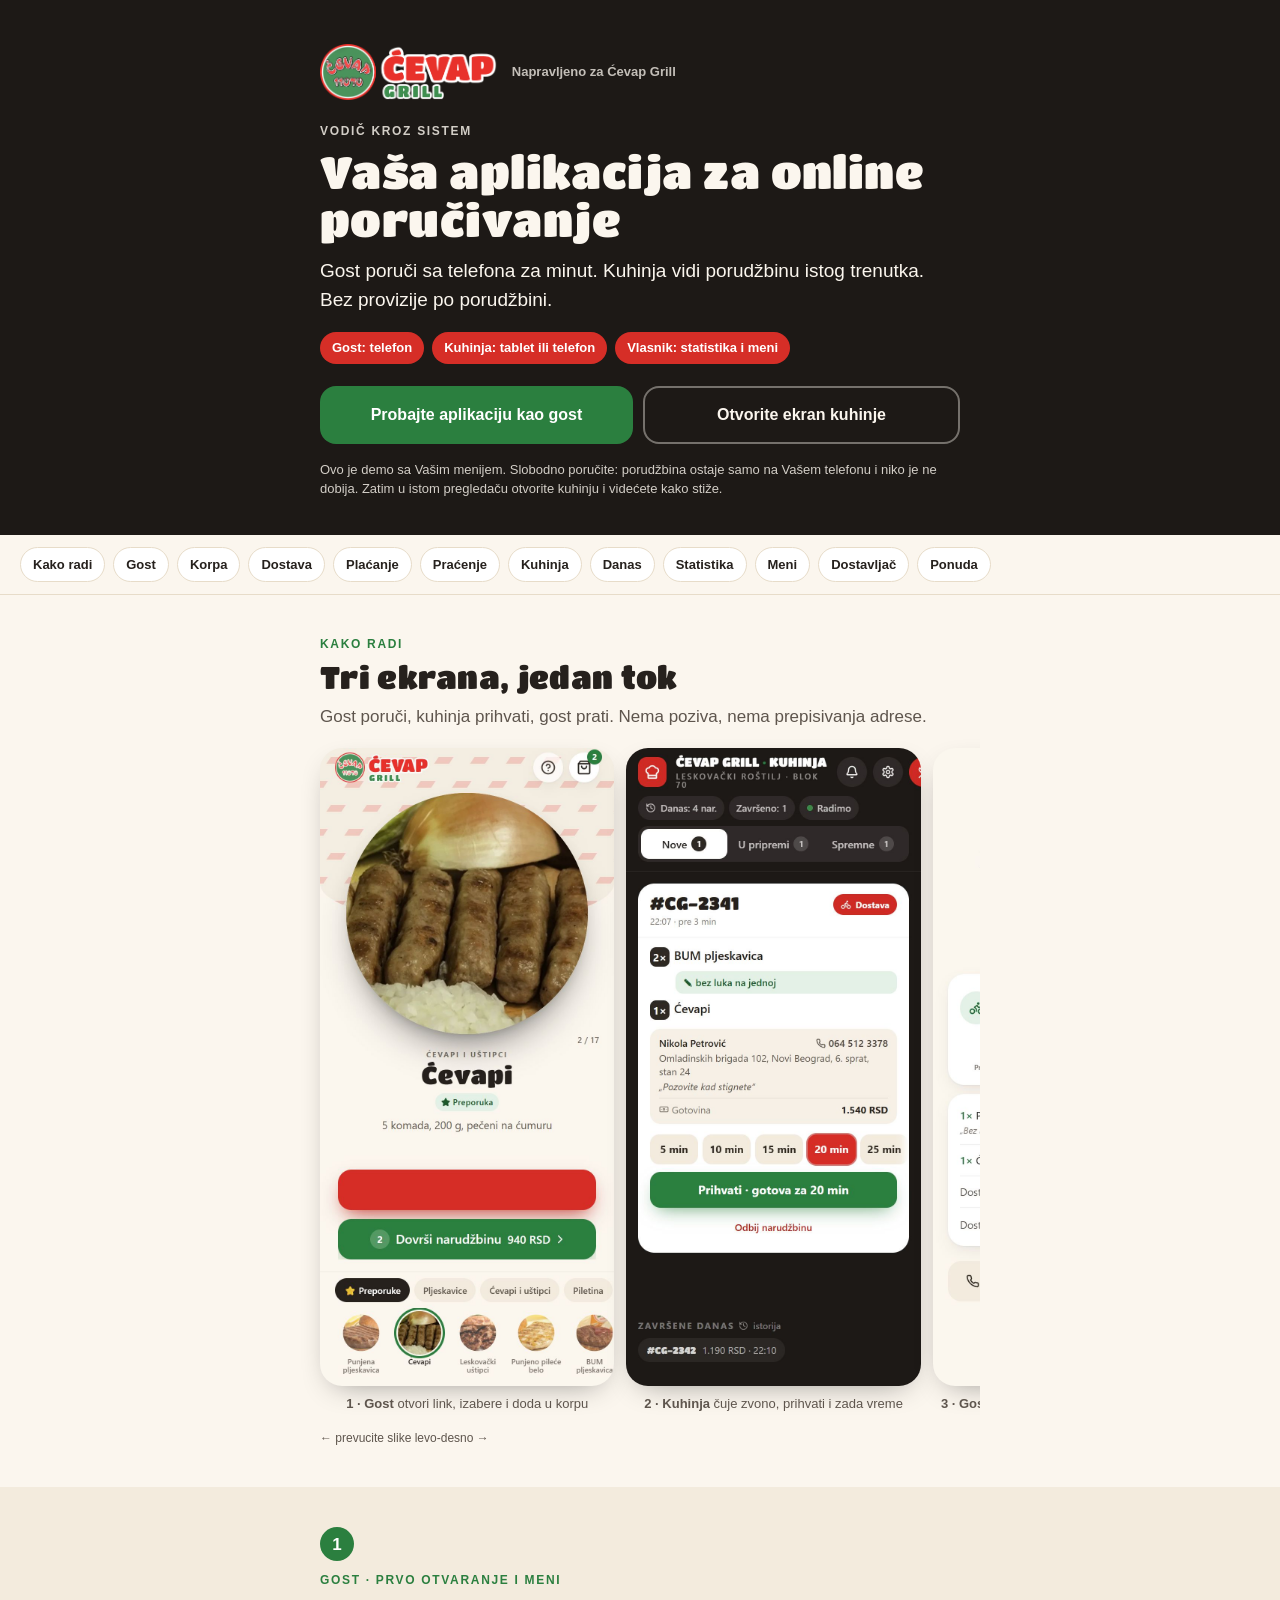
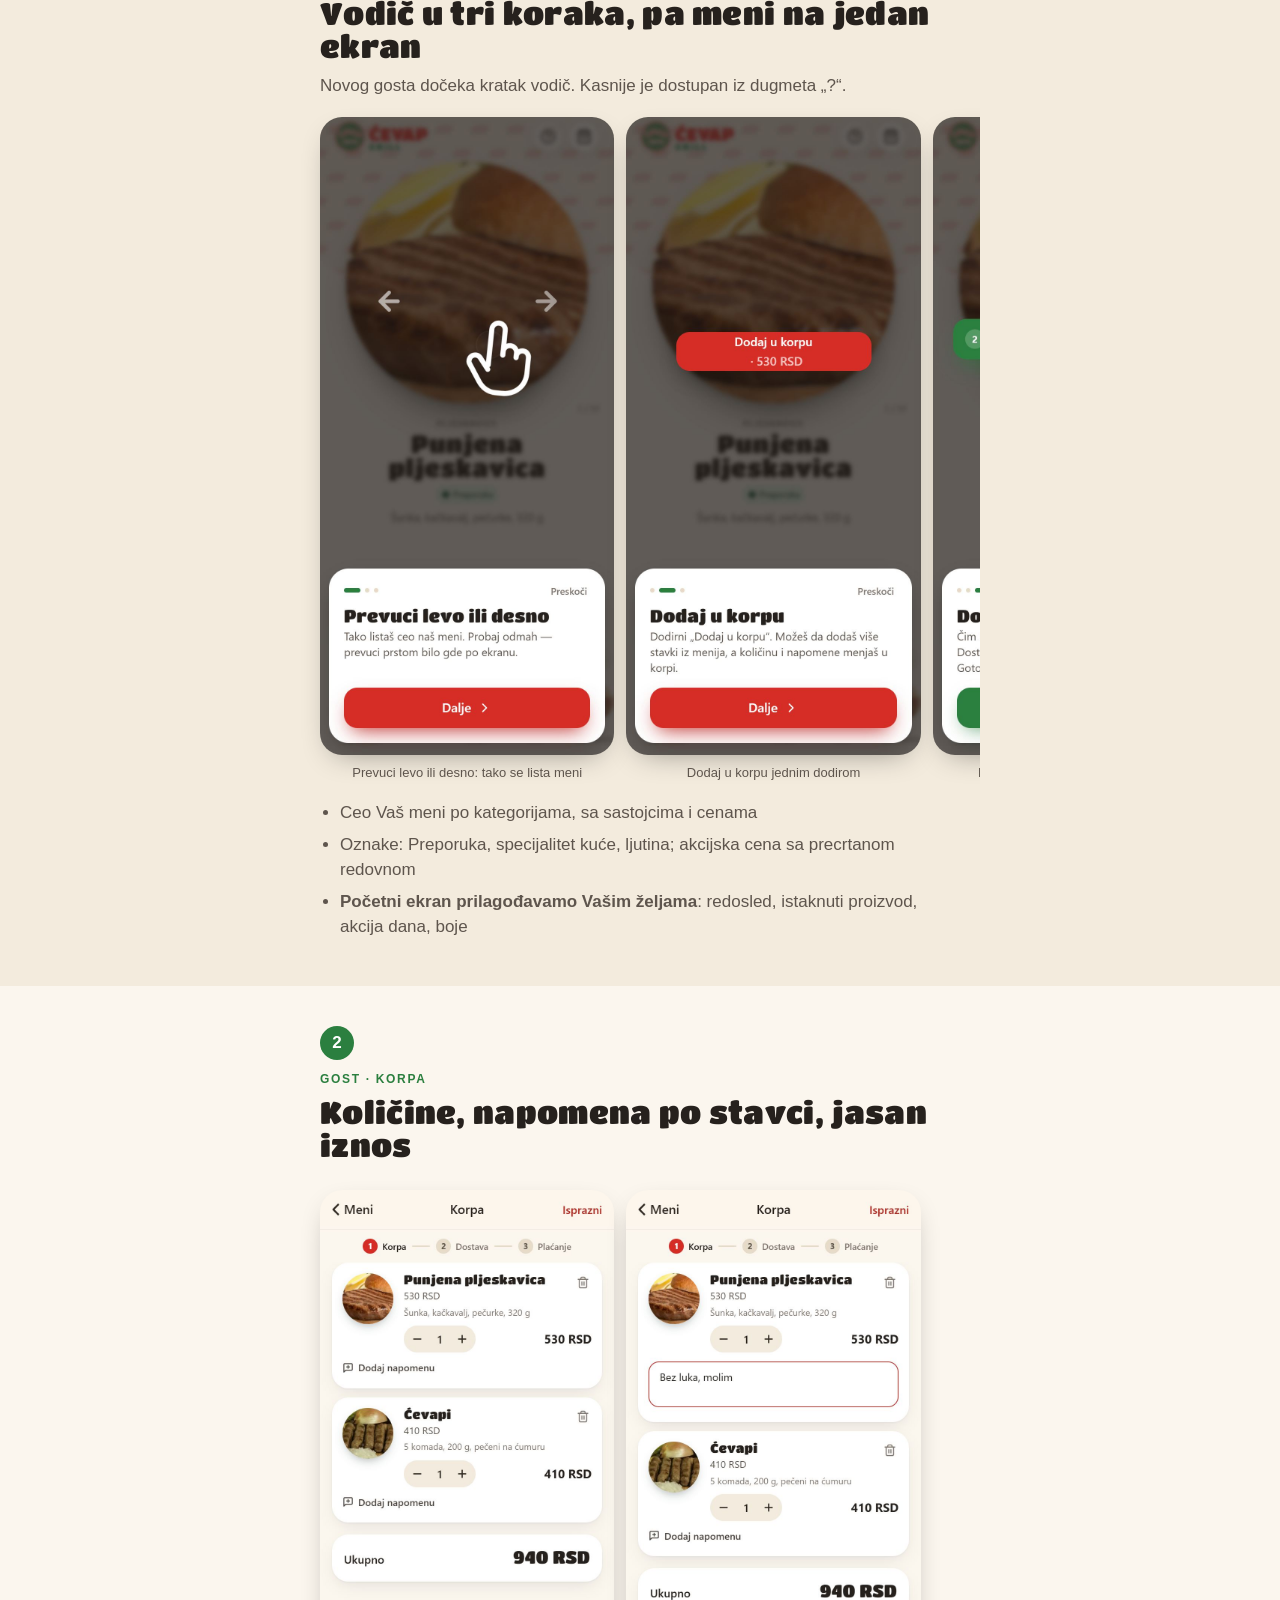
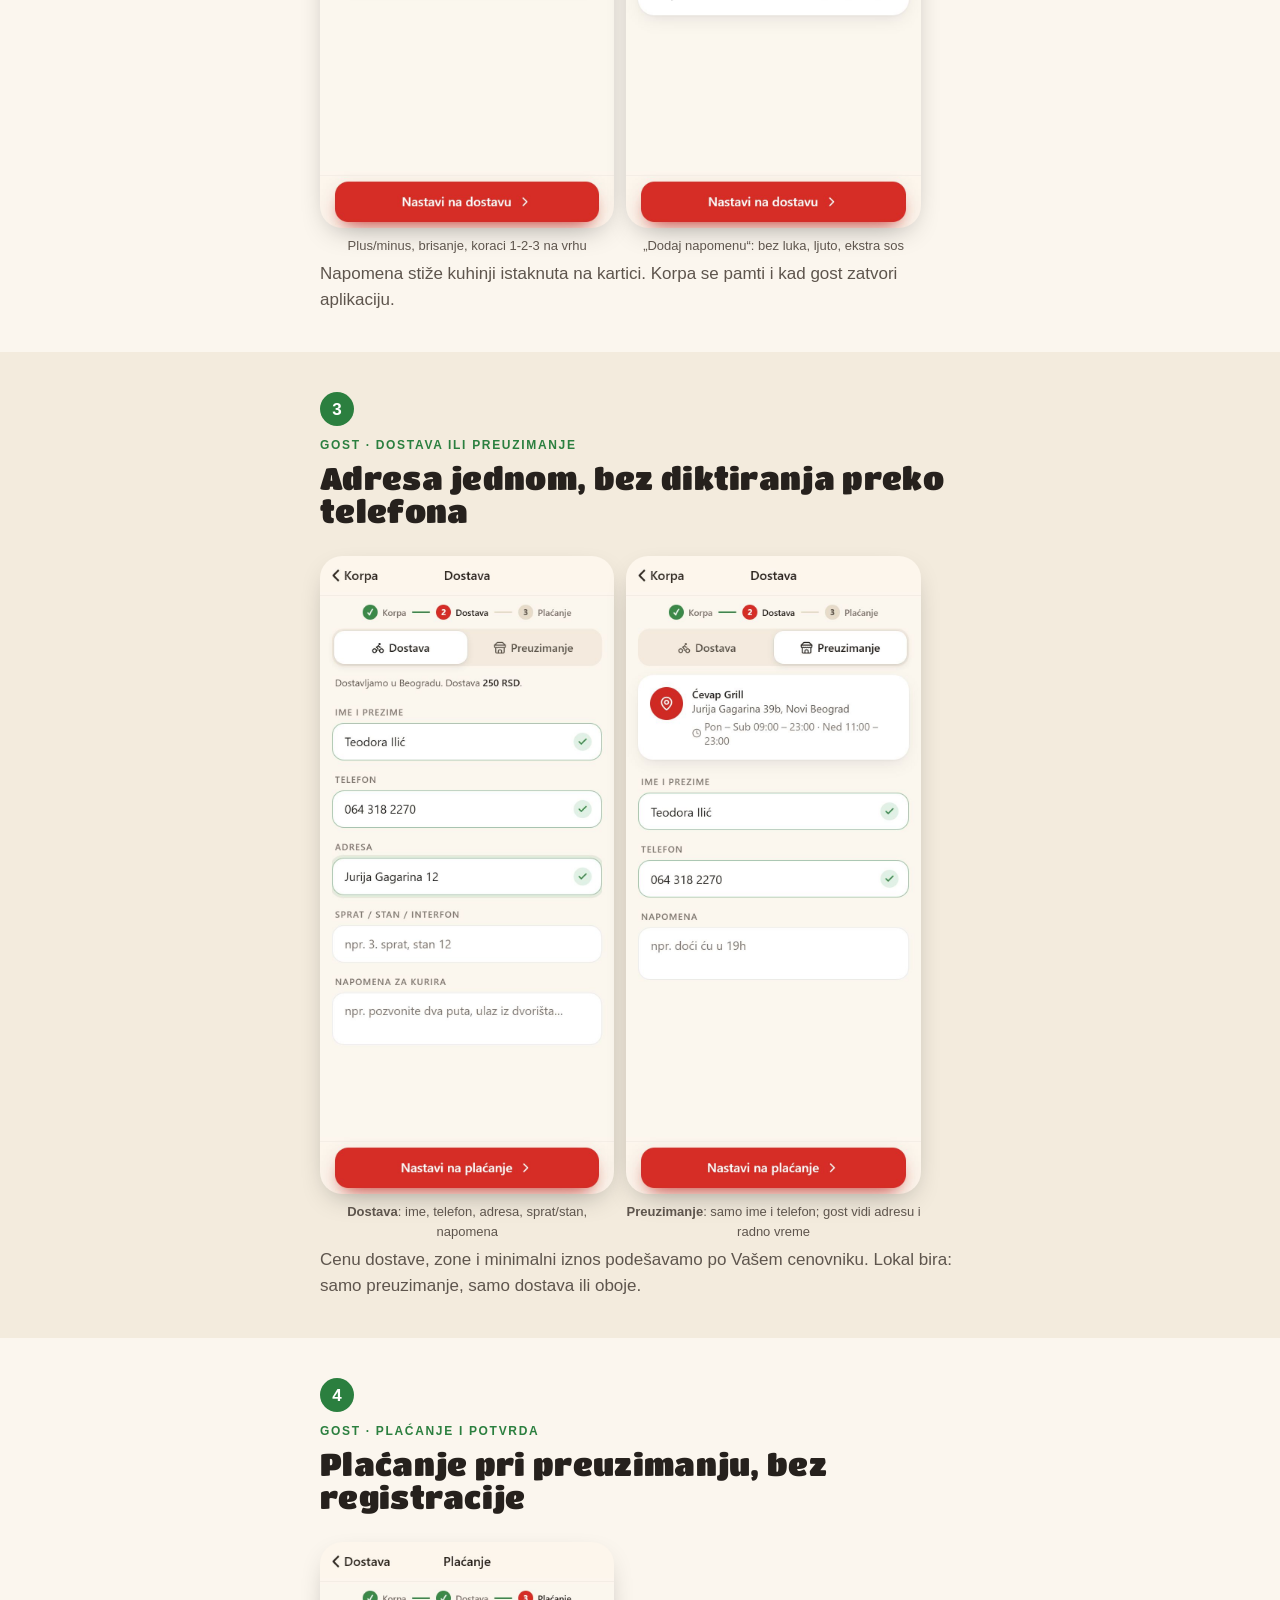
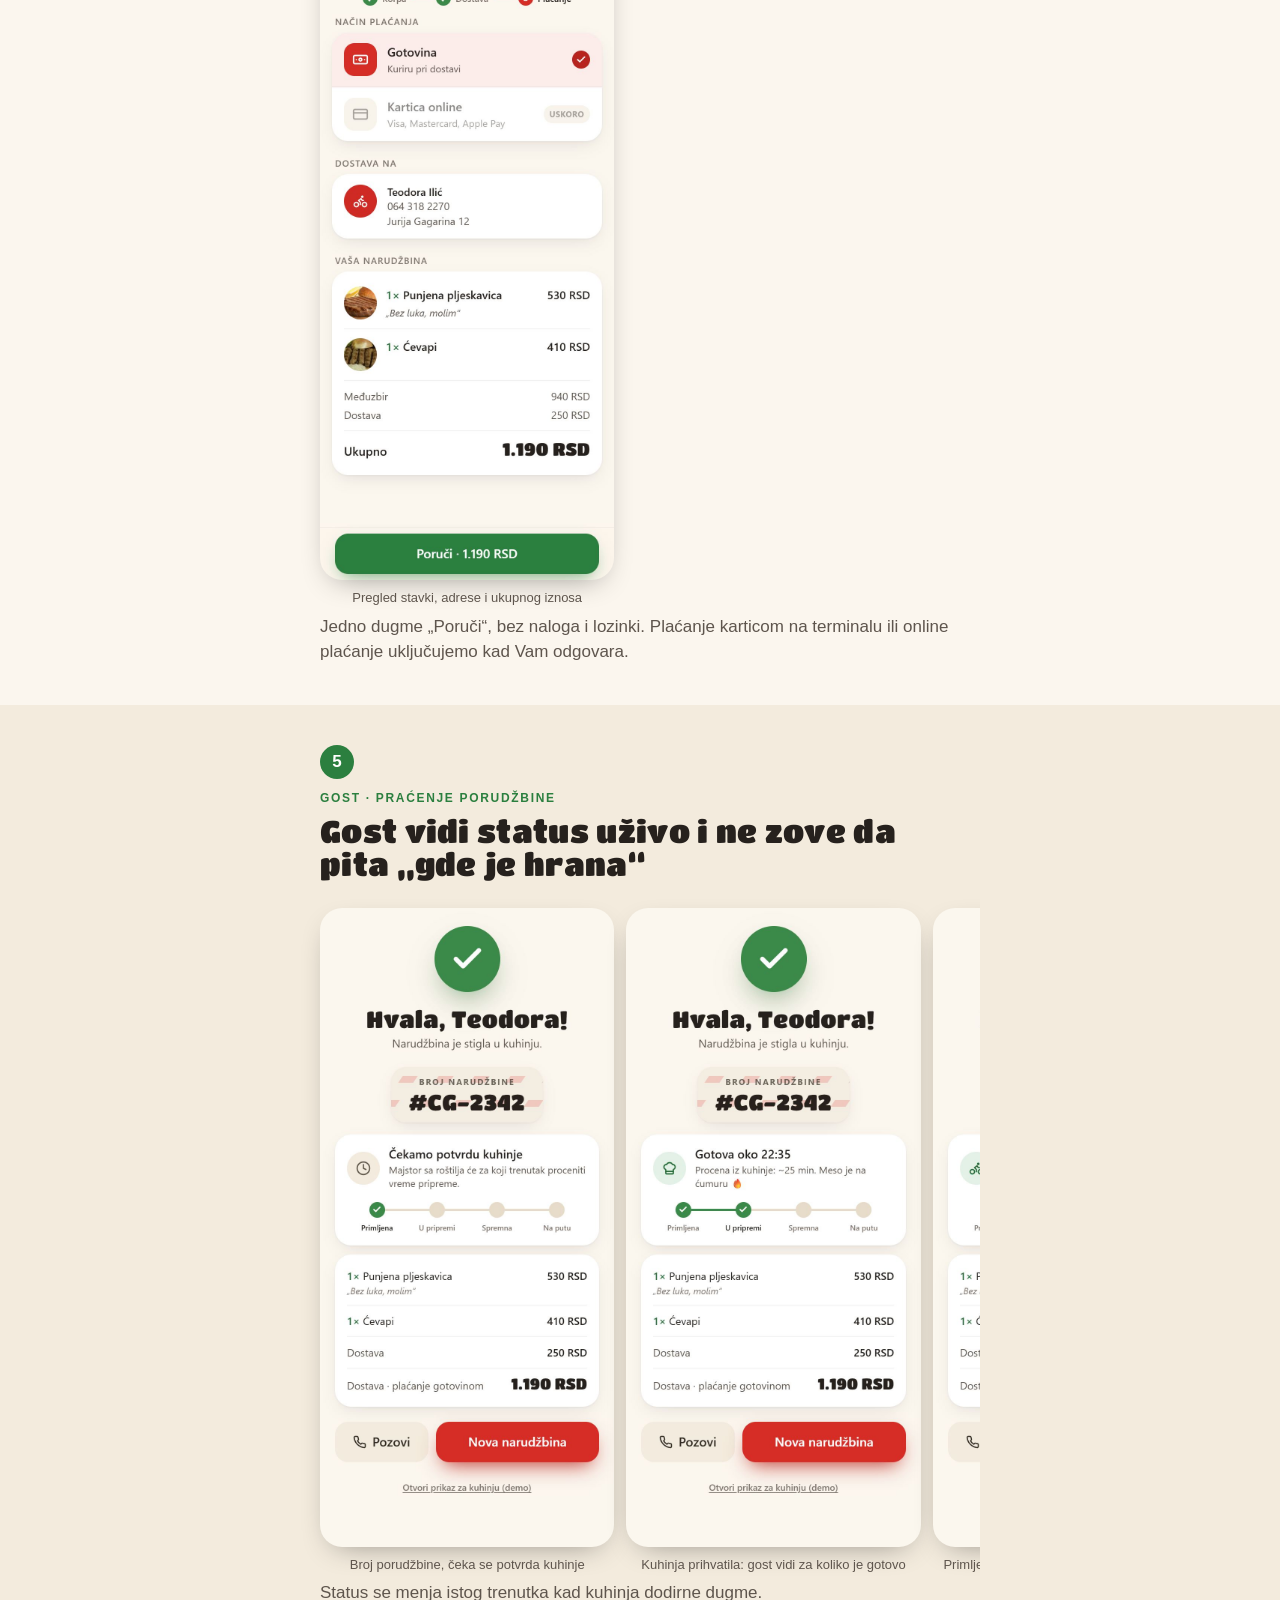
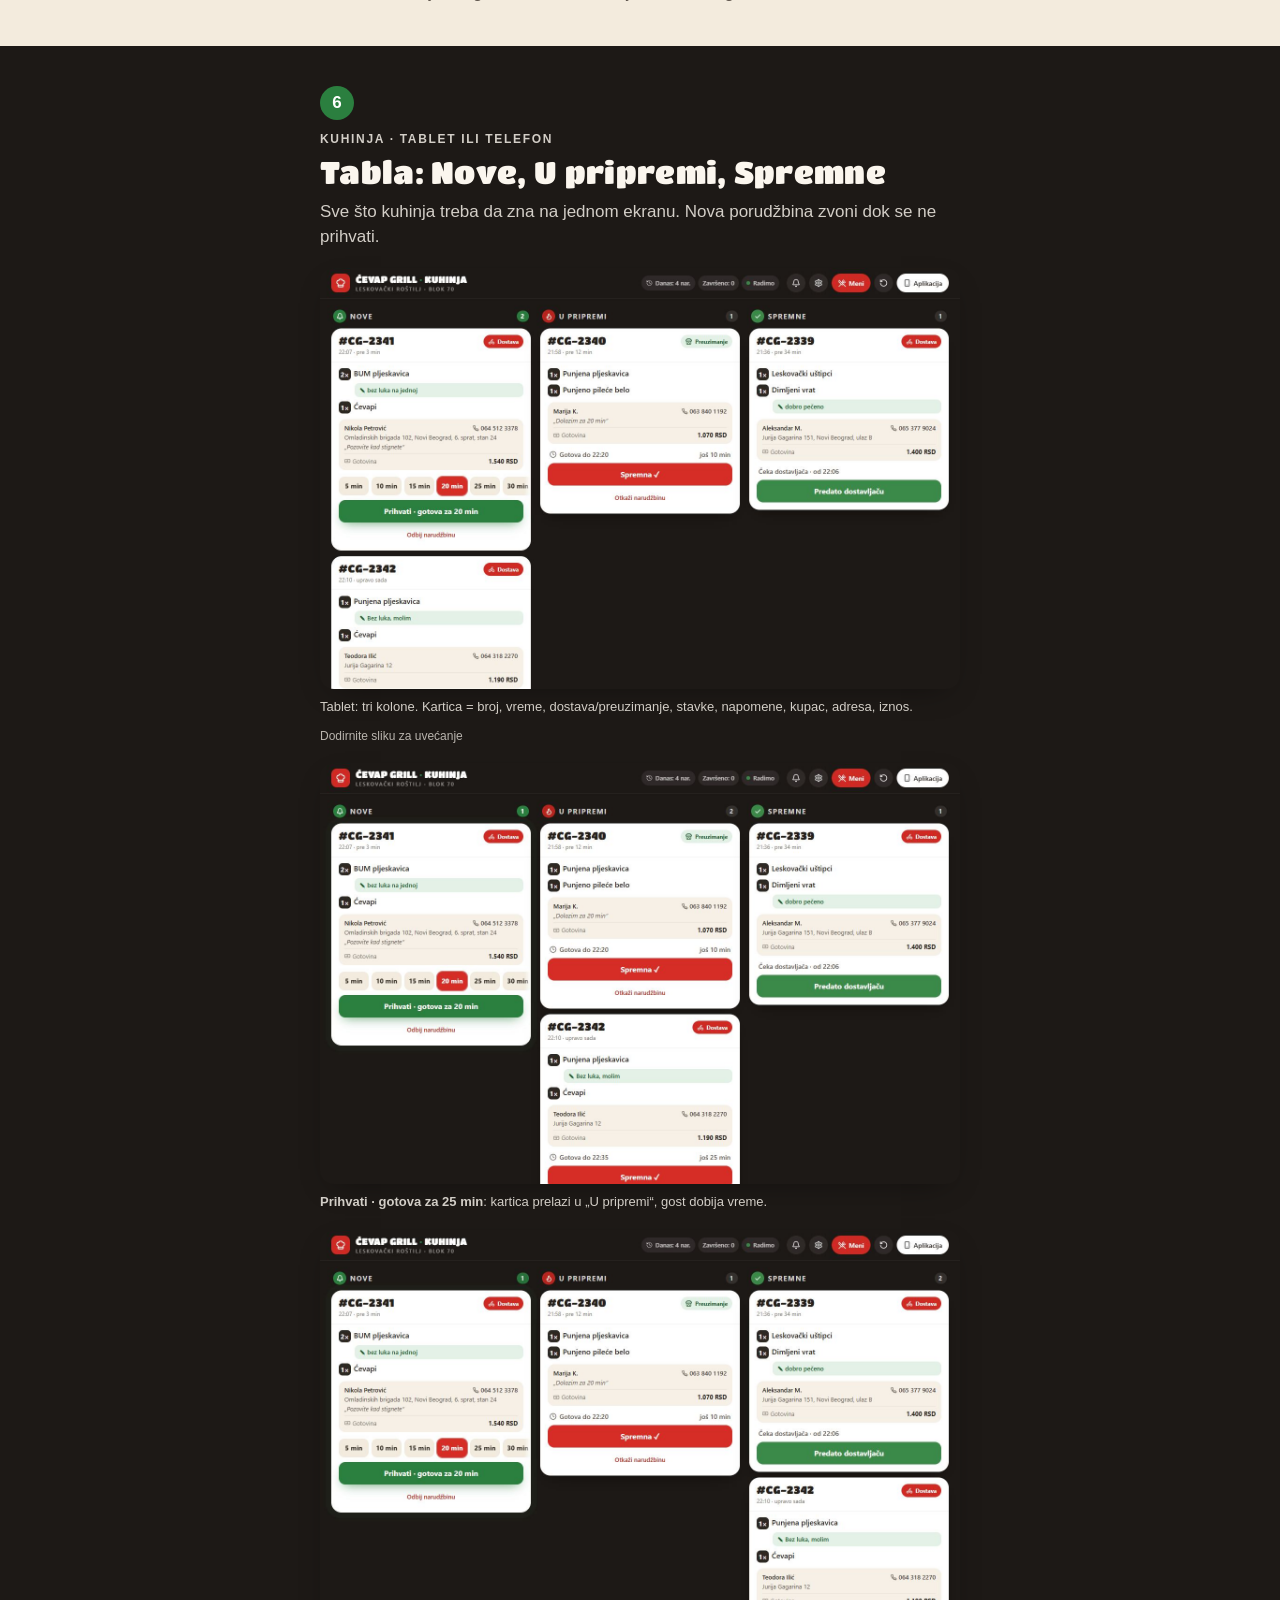
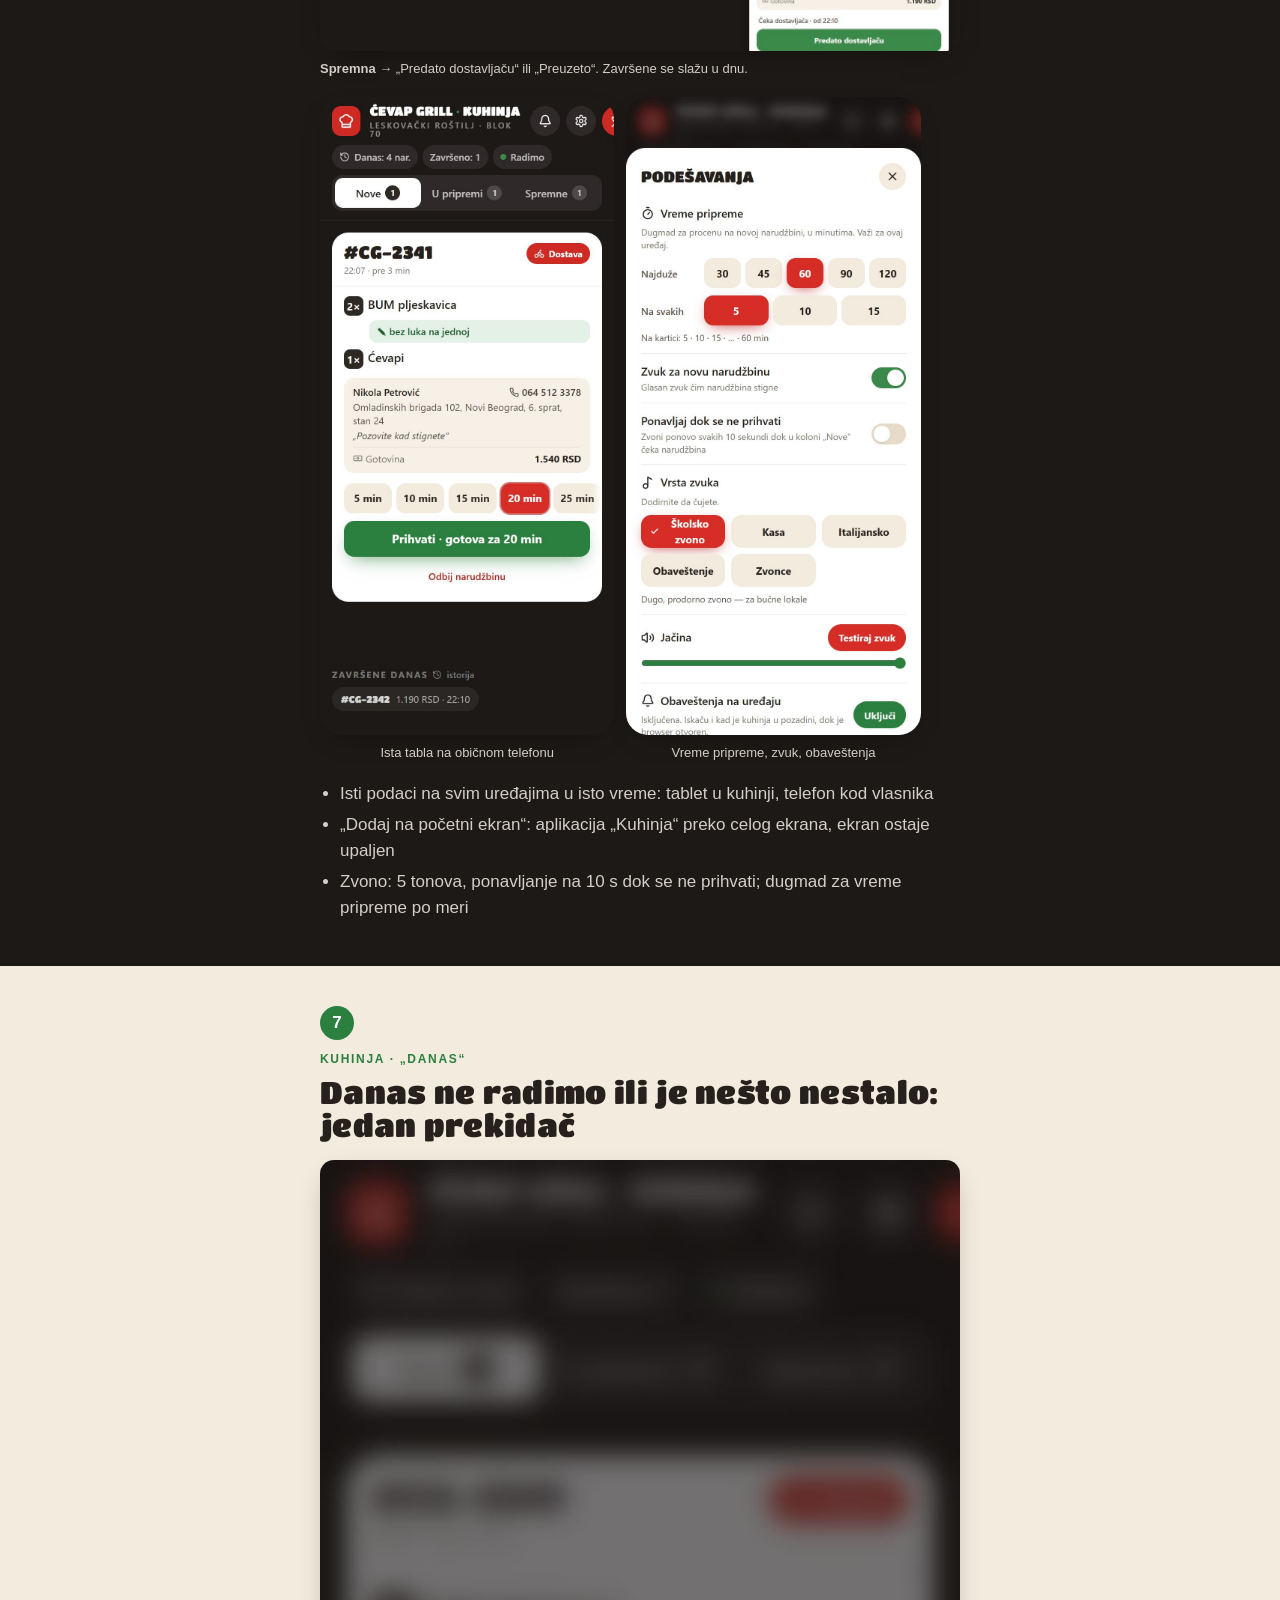
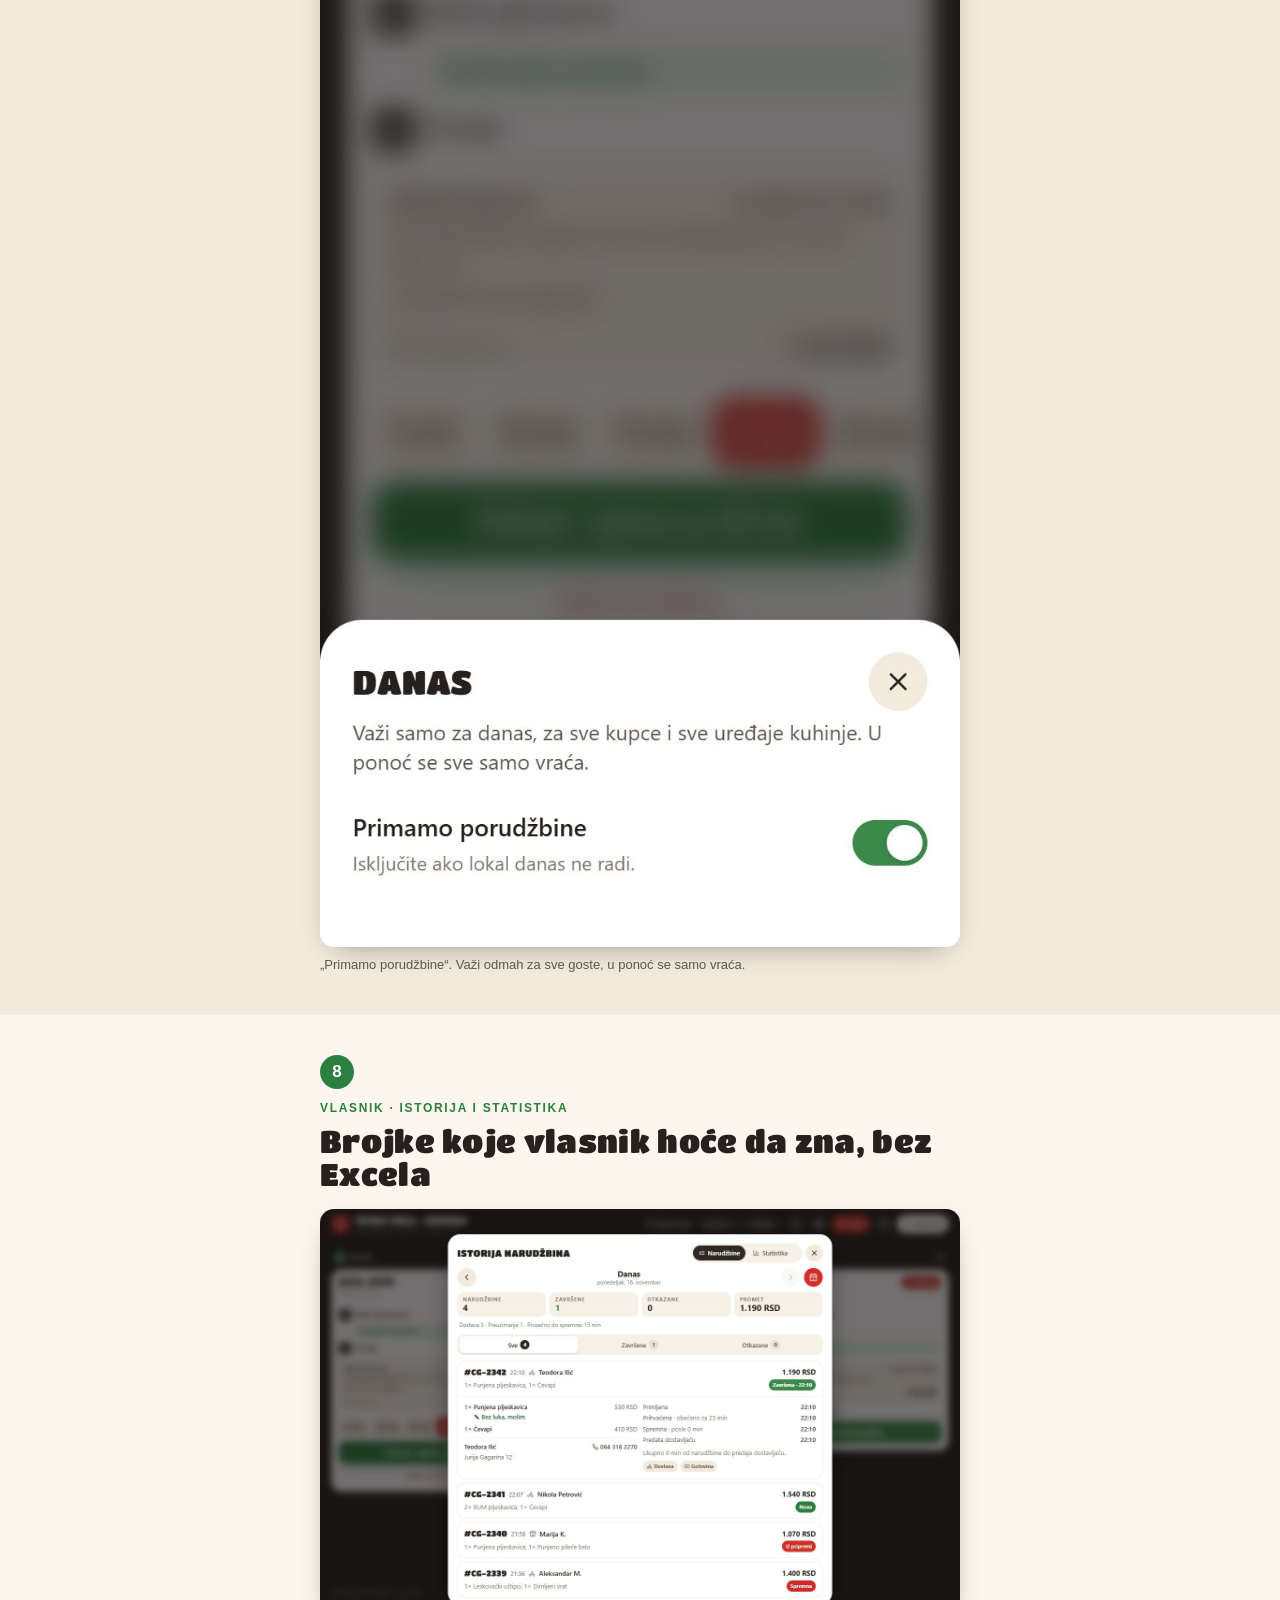
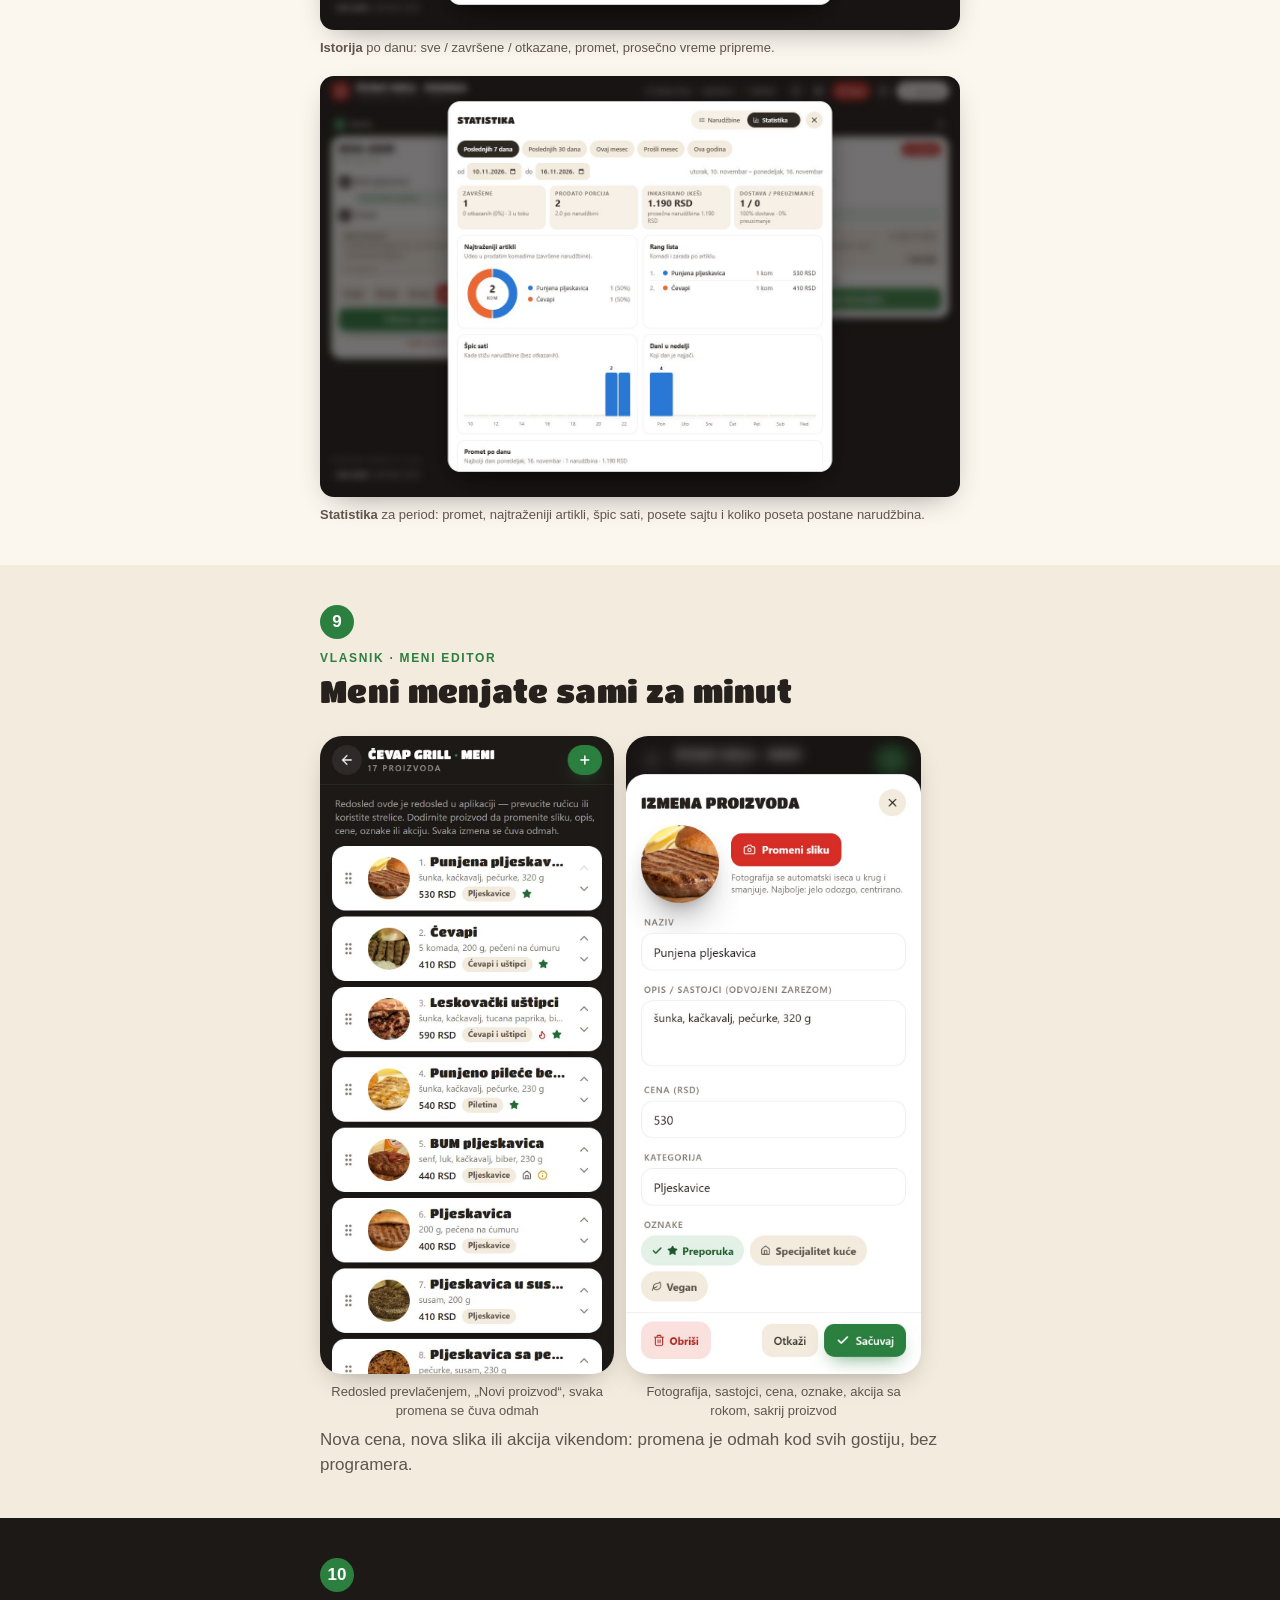
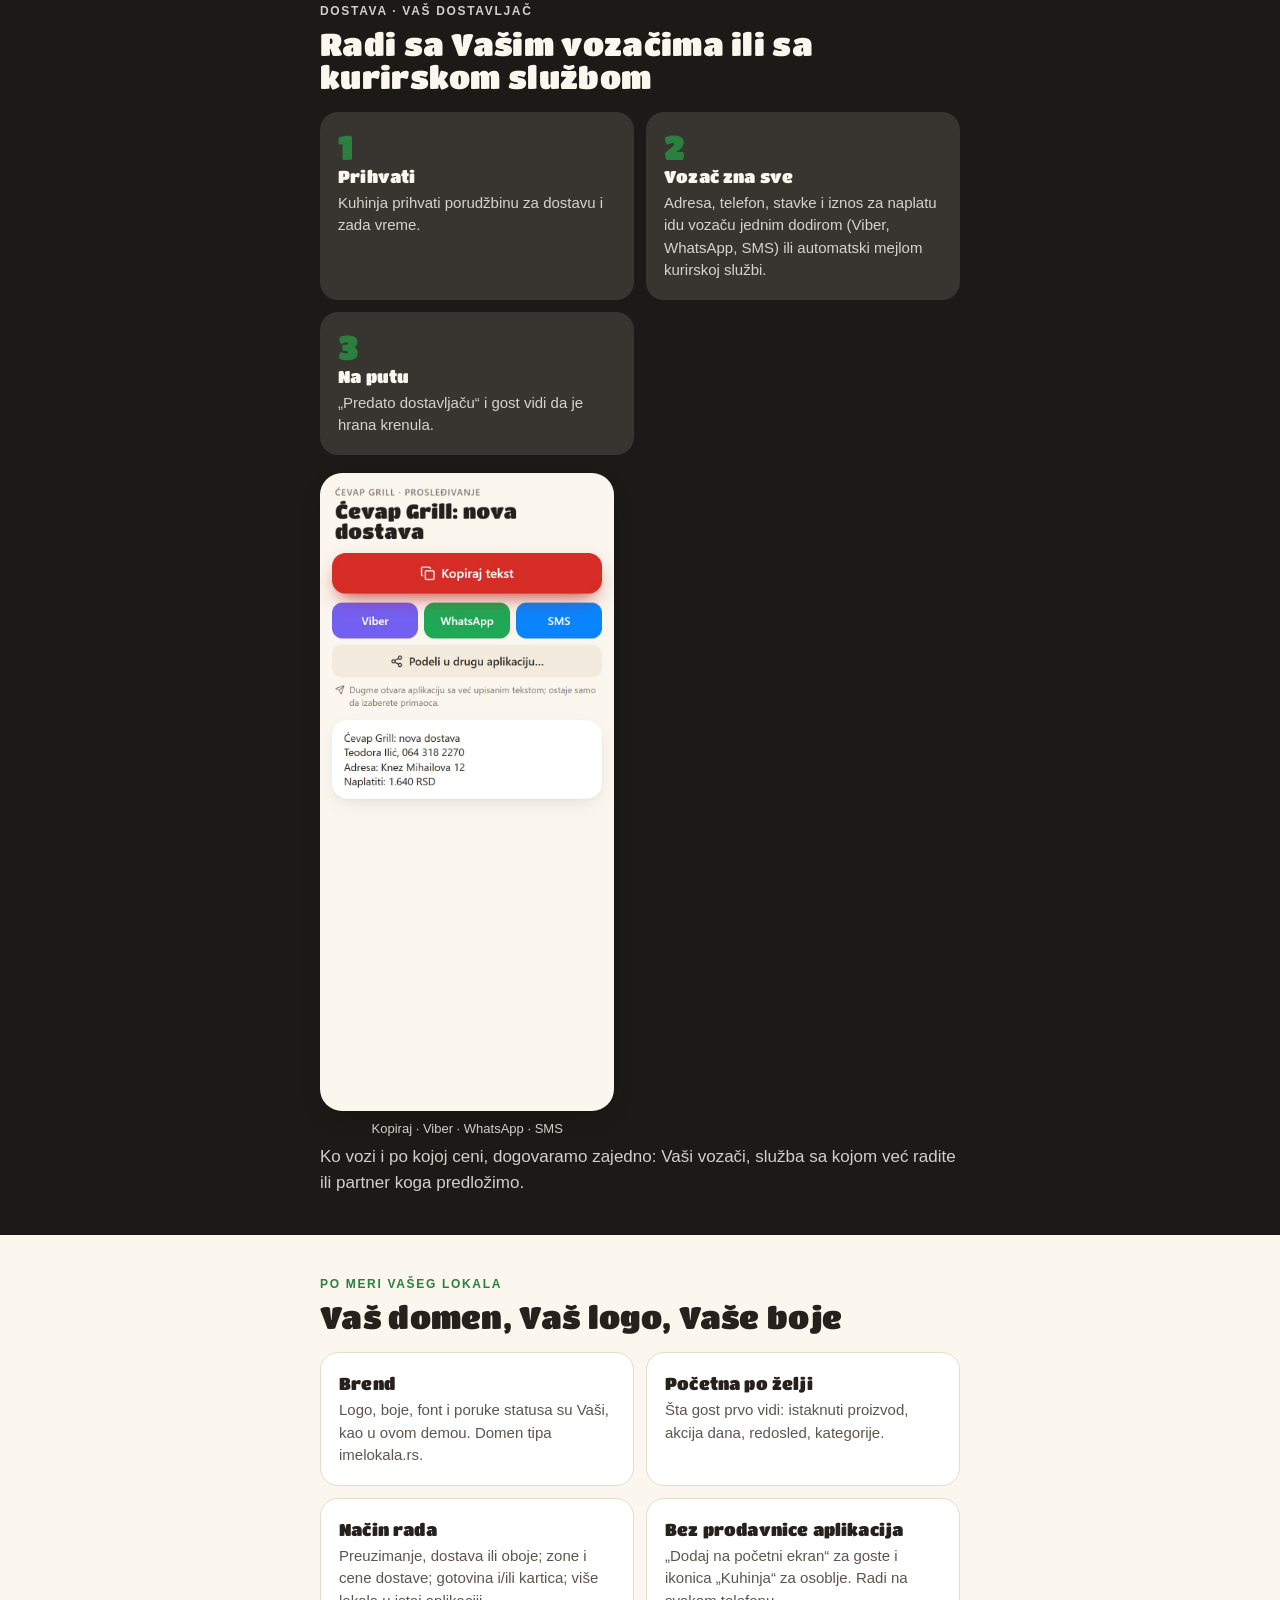
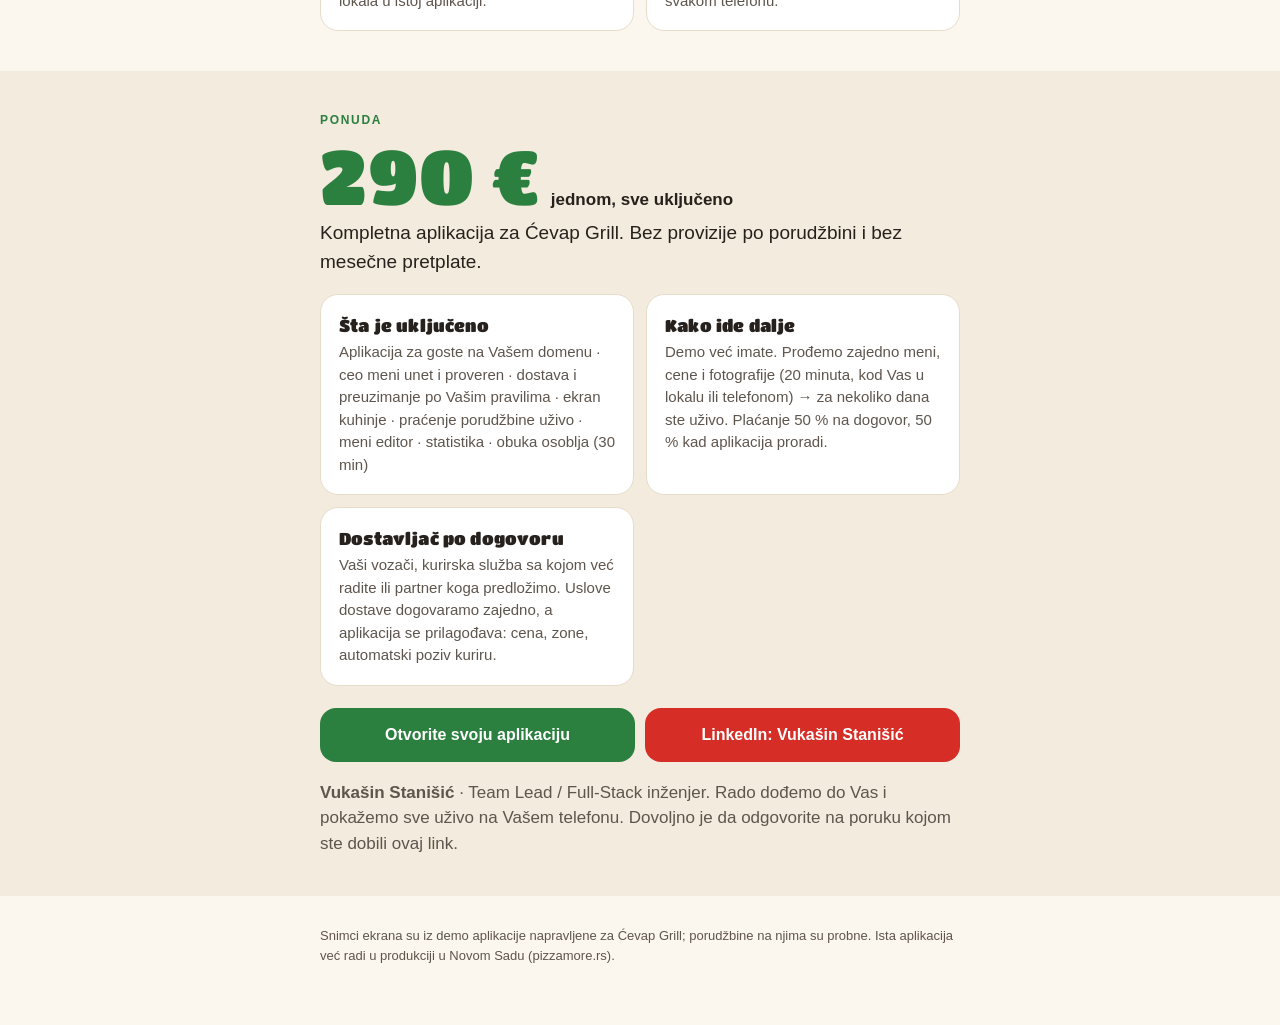
==== vodic/index.html @ 0062138a "Deploy cevapgrill from ordering-food-ns" ====
<!DOCTYPE html>
<html lang="sr">
<head>
<meta charset="utf-8">
<meta name="viewport" content="width=device-width, initial-scale=1">
<title>Ćevap Grill · vodič kroz aplikaciju</title>
<meta name="description" content="Kako radi aplikacija za online poručivanje napravljena za Ćevap Grill: gost, kuhinja, vlasnik.">
<meta name="theme-color" content="#1D1916">
<link rel="icon" href="../favicon.png">
<meta property="og:title" content="Ćevap Grill · Vaša aplikacija za poručivanje">
<meta property="og:description" content="Vodič kroz sistem: kako gost poručuje, kako kuhinja prima porudžbine i šta vlasnik vidi.">
<meta property="og:image" content="https://vukasin00.github.io/cevap-grill-bg/icon-512.png">
<style>
/* self-hosted display font (latin + latin-ext for Serbian diacritics); ../ is filled in by vite.config.ts */
@font-face {
  font-family: 'Titan One';
  font-style: normal;
  font-weight: 400;
  font-display: swap;
  src: url(../fonts/titan-one-400-latin-ext.woff2) format('woff2');
  unicode-range: U+0100-02BA, U+02BD-02C5, U+02C7-02CC, U+02CE-02D7, U+02DD-02FF, U+0304, U+0308, U+0329, U+1D00-1DBF, U+1E00-1E9F, U+1EF2-1EFF, U+2020, U+20A0-20AB, U+20AD-20C4, U+2113, U+2C60-2C7F, U+A720-A7FF;
}
@font-face {
  font-family: 'Titan One';
  font-style: normal;
  font-weight: 400;
  font-display: swap;
  src: url(../fonts/titan-one-400-latin.woff2) format('woff2');
  unicode-range: U+0000-00FF, U+0131, U+0152-0153, U+02BB-02BC, U+02C6, U+02DA, U+02DC, U+0304, U+0308, U+0329, U+2000-206F, U+20AC, U+2122, U+2191, U+2193, U+2212, U+2215, U+FEFF, U+FFFD;
}

  :root{--bg:#FBF6EE;--card:#FFFFFF;--inset:#F3EBDD;--line:#E7DCC9;--primary:#D62E27;--on-primary:#FFFFFF;--dark:#1D1916;--dark2:#26211D;--cta:#2B7F3F;--ink:#26211D;--ink2:#5E554D;--display:"Titan One", "Arial Rounded MT Bold", "Arial Black", sans-serif}
  *{box-sizing:border-box;margin:0;padding:0}
  html{scroll-behavior:smooth;-webkit-text-size-adjust:100%}
  body{font-family:-apple-system,BlinkMacSystemFont,"Segoe UI",Roboto,Inter,Arial,sans-serif;background:var(--bg);color:var(--ink);line-height:1.5;font-size:17px}
  .wrap{max-width:680px;margin:0 auto;padding:0 20px}
  h1,h2,h3,.big{font-family:var(--display);font-weight:400;letter-spacing:0.01em;text-transform:none;line-height:1.06}
  h1{font-size:clamp(28px,7.4vw,45px)}
  h2{font-size:clamp(21px,5.5vw,31px);margin-bottom:10px}
  h3{font-size:17px}
  p{color:var(--ink2)}
  .eyebrow{font-size:12px;font-weight:700;letter-spacing:.14em;text-transform:uppercase;color:var(--cta);margin-bottom:8px}
  .lead{font-size:19px;color:var(--ink)}
  .dark{background:var(--dark);color:var(--bg)}
  .dark p,.dark li{color:var(--bg);opacity:.82}
  .dark .lead{color:var(--bg);opacity:1}
  .alt{background:var(--inset)}
  section{padding:40px 0}
  header.hero{padding:44px 0 36px}
  .brand{display:flex;align-items:center;gap:14px;margin-bottom:22px}
  .brand img{height:56px;width:auto;max-width:200px;object-fit:contain;border-radius:14px}
  .brand span{font-size:13px;font-weight:600;opacity:.75}
  .pills{display:flex;flex-wrap:wrap;gap:8px;margin-top:18px}
  .pill{background:var(--primary);color:var(--on-primary);border-radius:999px;padding:6px 12px;font-size:13px;font-weight:600}
  .btns{display:flex;flex-direction:column;gap:10px;margin-top:22px}
  .btn{display:flex;align-items:center;justify-content:center;gap:8px;padding:15px 18px;border-radius:16px;font-weight:700;text-decoration:none;font-size:16px;text-align:center}
  .btn-cta{background:var(--cta);color:#fff}
  .btn-primary{background:var(--primary);color:var(--on-primary)}
  .btn-ghost{background:transparent;color:var(--bg);border:2px solid color-mix(in srgb,var(--bg) 40%,transparent)}
  .small{font-size:13px}
  .toc{display:flex;gap:8px;overflow-x:auto;padding:12px 20px;scrollbar-width:none;background:var(--bg);position:sticky;top:0;z-index:5;border-bottom:1px solid var(--line)}
  .toc::-webkit-scrollbar{display:none}
  .toc a{white-space:nowrap;background:var(--card);border:1px solid var(--line);border-radius:999px;padding:7px 12px;font-size:13px;font-weight:600;color:var(--ink);text-decoration:none}
  .num{display:inline-flex;align-items:center;justify-content:center;width:34px;height:34px;border-radius:50%;background:var(--cta);color:#fff;font-weight:800;font-size:17px;margin-bottom:10px}
  ul{padding-left:20px;margin:12px 0 0}
  li{color:var(--ink2);margin-bottom:6px}
  b{font-weight:700;color:inherit}
  .strip{display:flex;gap:12px;overflow-x:auto;scroll-snap-type:x mandatory;padding:18px 20px 6px;margin:0 -20px;scrollbar-width:none;-webkit-overflow-scrolling:touch}
  .strip::-webkit-scrollbar{display:none}
  .shot{flex:0 0 72%;max-width:300px;scroll-snap-align:center}
  .shot img{width:100%;height:auto;border-radius:22px;display:block;background:var(--dark2);box-shadow:0 10px 30px -14px rgba(0,0,0,.45)}
  .shot p{font-size:13px;margin-top:8px;text-align:center}
  .tab{margin-top:18px}
  .tab img{width:100%;height:auto;border-radius:14px;display:block;cursor:zoom-in;box-shadow:0 10px 30px -14px rgba(0,0,0,.45)}
  .tab p{font-size:13px;margin-top:8px}
  .hint{font-size:12px;color:var(--ink2);margin-top:10px}
  .dark .hint{color:var(--bg);opacity:.7}
  .steps,.cards{display:grid;gap:12px;margin-top:18px}
  .step{background:var(--inset);border-radius:18px;padding:18px}
  .dark .step{background:color-mix(in srgb,var(--bg) 12%,var(--dark))}
  .step .big{font-size:34px;color:var(--cta);line-height:1}
  .step h3,.card h3{margin:4px 0 6px}
  .step p,.card p{font-size:15px}
  .card{background:var(--card);border-radius:18px;padding:18px;border:1px solid var(--line)}
  .price{display:flex;align-items:baseline;gap:10px;flex-wrap:wrap}
  .price .big{font-size:76px;color:var(--cta);line-height:1}
  a{color:var(--cta)}
  footer{padding:30px 0 60px;font-size:13px;color:var(--ink2)}
  .lb{position:fixed;inset:0;background:rgba(10,10,10,.96);display:none;z-index:50;overflow:auto;-webkit-overflow-scrolling:touch}
  .lb.on{display:block}
  .lb img{display:block;width:auto;max-width:none;min-width:100%;margin:0 auto}
  .lb .close{position:fixed;top:14px;right:14px;background:#fff;color:#111;border:0;border-radius:999px;padding:10px 16px;font-weight:700;font-size:15px;z-index:51}
  @media (min-width:700px){.steps,.cards{grid-template-columns:1fr 1fr}.btns{flex-direction:row}.btn{flex:1}.shot{flex-basis:46%}}
</style>
</head>
<body>

<header class="hero dark">
  <div class="wrap">
    <div class="brand"><img src="../logo.png" alt="Ćevap Grill"><span>Napravljeno za Ćevap Grill</span></div>
    <p class="eyebrow">Vodič kroz sistem</p>
    <h1>Vaša aplikacija za online poručivanje</h1>
    <p class="lead" style="margin-top:14px">Gost poruči sa telefona za minut. Kuhinja vidi porudžbinu istog trenutka. Bez provizije po porudžbini.</p>
    <div class="pills"><span class="pill">Gost: telefon</span><span class="pill">Kuhinja: tablet ili telefon</span><span class="pill">Vlasnik: statistika i meni</span></div>
    <div class="btns">
      <a class="btn btn-cta" href="https://vukasin00.github.io/cevap-grill-bg/">Probajte aplikaciju kao gost</a>
      <a class="btn btn-ghost" href="https://vukasin00.github.io/cevap-grill-bg/kuhinja">Otvorite ekran kuhinje</a>
    </div>
    <p class="small" style="margin-top:16px">Ovo je demo sa Vašim menijem. Slobodno poručite: porudžbina ostaje samo na Vašem telefonu i niko je ne dobija. Zatim u istom pregledaču otvorite kuhinju i videćete kako stiže.</p>
  </div>
</header>

<nav class="toc">
  <a href="#kako">Kako radi</a><a href="#gost">Gost</a><a href="#korpa">Korpa</a><a href="#dostava">Dostava</a><a href="#placanje">Plaćanje</a><a href="#pracenje">Praćenje</a><a href="#kuhinja">Kuhinja</a><a href="#danas">Danas</a><a href="#statistika">Statistika</a><a href="#meni">Meni</a><a href="#kurir">Dostavljač</a><a href="#ponuda">Ponuda</a>
</nav>

<section id="kako">
  <div class="wrap">
    <p class="eyebrow">Kako radi</p>
    <h2>Tri ekrana, jedan tok</h2>
    <p>Gost poruči, kuhinja prihvati, gost prati. Nema poziva, nema prepisivanja adrese.</p>
    <div class="strip">
      <div class="shot"><img src="img/home-added.jpg" alt="Gost dodaje u korpu" loading="lazy"><p><b>1 · Gost</b> otvori link, izabere i doda u korpu</p></div>
      <div class="shot"><img src="img/kuhinja-tel.jpg" alt="Kuhinja na telefonu" loading="lazy"><p><b>2 · Kuhinja</b> čuje zvono, prihvati i zada vreme</p></div>
      <div class="shot"><img src="img/status2.jpg" alt="Gost prati status" loading="lazy"><p><b>3 · Gost</b> uživo vidi: u pripremi, spremna, na putu</p></div>
    </div>
    <p class="hint">← prevucite slike levo-desno →</p>
  </div>
</section>

<section id="gost" class="alt">
  <div class="wrap">
    <span class="num">1</span>
    <p class="eyebrow">Gost · prvo otvaranje i meni</p>
    <h2>Vodič u tri koraka, pa meni na jedan ekran</h2>
    <p>Novog gosta dočeka kratak vodič. Kasnije je dostupan iz dugmeta „?“.</p>
    <div class="strip">
      <div class="shot"><img src="img/tut1.jpg" alt="Vodič korak 1" loading="lazy"><p>Prevuci levo ili desno: tako se lista meni</p></div>
      <div class="shot"><img src="img/tut2.jpg" alt="Vodič korak 2" loading="lazy"><p>Dodaj u korpu jednim dodirom</p></div>
      <div class="shot"><img src="img/tut3.jpg" alt="Vodič korak 3" loading="lazy"><p>Dovrši narudžbinu: gotovo za minut</p></div>
      <div class="shot"><img src="img/home.jpg" alt="Početni ekran" loading="lazy"><p>Jedan proizvod po ekranu, velika fotografija</p></div>
      <div class="shot"><img src="img/home-added.jpg" alt="Dodato u korpu" loading="lazy"><p>Brojač na korpi i dugme sa iznosom</p></div>
    </div>
    <ul>
      <li>Ceo Vaš meni po kategorijama, sa sastojcima i cenama</li>
      <li>Oznake: Preporuka, specijalitet kuće, ljutina; akcijska cena sa precrtanom redovnom</li>
      <li><b>Početni ekran prilagođavamo Vašim željama</b>: redosled, istaknuti proizvod, akcija dana, boje</li>
    </ul>
  </div>
</section>

<section id="korpa">
  <div class="wrap">
    <span class="num">2</span>
    <p class="eyebrow">Gost · korpa</p>
    <h2>Količine, napomena po stavci, jasan iznos</h2>
    <div class="strip">
      <div class="shot"><img src="img/korpa.jpg" alt="Korpa" loading="lazy"><p>Plus/minus, brisanje, koraci 1-2-3 na vrhu</p></div>
      <div class="shot"><img src="img/korpa-note.jpg" alt="Napomena" loading="lazy"><p>„Dodaj napomenu“: bez luka, ljuto, ekstra sos</p></div>
    </div>
    <p>Napomena stiže kuhinji istaknuta na kartici. Korpa se pamti i kad gost zatvori aplikaciju.</p>
  </div>
</section>

<section id="dostava" class="alt">
  <div class="wrap">
    <span class="num">3</span>
    <p class="eyebrow">Gost · dostava ili preuzimanje</p>
    <h2>Adresa jednom, bez diktiranja preko telefona</h2>
    <div class="strip">
      <div class="shot"><img src="img/dostava-full.jpg" alt="Forma za dostavu" loading="lazy"><p><b>Dostava</b>: ime, telefon, adresa, sprat/stan, napomena</p></div>
      <div class="shot"><img src="img/preuzimanje.jpg" alt="Preuzimanje" loading="lazy"><p><b>Preuzimanje</b>: samo ime i telefon; gost vidi adresu i radno vreme</p></div>
    </div>
    <p>Cenu dostave, zone i minimalni iznos podešavamo po Vašem cenovniku. Lokal bira: samo preuzimanje, samo dostava ili oboje.</p>
  </div>
</section>

<section id="placanje">
  <div class="wrap">
    <span class="num">4</span>
    <p class="eyebrow">Gost · plaćanje i potvrda</p>
    <h2>Plaćanje pri preuzimanju, bez registracije</h2>
    <div class="strip">
      <div class="shot"><img src="img/placanje.jpg" alt="Plaćanje" loading="lazy"><p>Pregled stavki, adrese i ukupnog iznosa</p></div>
    </div>
    <p>Jedno dugme „Poruči“, bez naloga i lozinki. Plaćanje karticom na terminalu ili online plaćanje uključujemo kad Vam odgovara.</p>
  </div>
</section>

<section id="pracenje" class="alt">
  <div class="wrap">
    <span class="num">5</span>
    <p class="eyebrow">Gost · praćenje porudžbine</p>
    <h2>Gost vidi status uživo i ne zove da pita „gde je hrana“</h2>
    <div class="strip">
      <div class="shot"><img src="img/status1.jpg" alt="Status primljena" loading="lazy"><p>Broj porudžbine, čeka se potvrda kuhinje</p></div>
      <div class="shot"><img src="img/status-priprema.jpg" alt="Status u pripremi" loading="lazy"><p>Kuhinja prihvatila: gost vidi za koliko je gotovo</p></div>
      <div class="shot"><img src="img/status2.jpg" alt="Status na putu" loading="lazy"><p>Primljena → U pripremi → Spremna → Na putu</p></div>
    </div>
    <p>Status se menja istog trenutka kad kuhinja dodirne dugme.</p>
  </div>
</section>

<section id="kuhinja" class="dark">
  <div class="wrap">
    <span class="num">6</span>
    <p class="eyebrow">Kuhinja · tablet ili telefon</p>
    <h2>Tabla: Nove, U pripremi, Spremne</h2>
    <p>Sve što kuhinja treba da zna na jednom ekranu. Nova porudžbina zvoni dok se ne prihvati.</p>
    <div class="tab"><img src="img/kuhinja-tablet.jpg" alt="Kuhinja na tabletu" data-zoom loading="lazy"><p>Tablet: tri kolone. Kartica = broj, vreme, dostava/preuzimanje, stavke, napomene, kupac, adresa, iznos.</p></div>
    <p class="hint">Dodirnite sliku za uvećanje</p>
    <div class="tab"><img src="img/kuhinja-prihvacena.jpg" alt="Prihvaćena porudžbina" data-zoom loading="lazy"><p><b>Prihvati · gotova za 25 min</b>: kartica prelazi u „U pripremi“, gost dobija vreme.</p></div>
    <div class="tab"><img src="img/kuhinja-ceka.jpg" alt="Spremna porudžbina" data-zoom loading="lazy"><p><b>Spremna</b> → „Predato dostavljaču“ ili „Preuzeto“. Završene se slažu u dnu.</p></div>
    <div class="strip">
      <div class="shot"><img src="img/kuhinja-tel.jpg" alt="Kuhinja na telefonu" loading="lazy"><p>Ista tabla na običnom telefonu</p></div>
      <div class="shot"><img src="img/podesavanja.jpg" alt="Podešavanja kuhinje" loading="lazy"><p>Vreme pripreme, zvuk, obaveštenja</p></div>
    </div>
    <ul>
      <li>Isti podaci na svim uređajima u isto vreme: tablet u kuhinji, telefon kod vlasnika</li>
      <li>„Dodaj na početni ekran“: aplikacija „Kuhinja“ preko celog ekrana, ekran ostaje upaljen</li>
      <li>Zvono: 5 tonova, ponavljanje na 10 s dok se ne prihvati; dugmad za vreme pripreme po meri</li>
    </ul>
  </div>
</section>

<section id="danas" class="alt">
  <div class="wrap">
    <span class="num">7</span>
    <p class="eyebrow">Kuhinja · „Danas“</p>
    <h2>Danas ne radimo ili je nešto nestalo: jedan prekidač</h2>
    <div class="tab"><img src="img/danas.jpg" alt="Panel Danas" data-zoom loading="lazy"><p>„Primamo porudžbine“. Važi odmah za sve goste, u ponoć se samo vraća.</p></div>
    
  </div>
</section>

<section id="statistika">
  <div class="wrap">
    <span class="num">8</span>
    <p class="eyebrow">Vlasnik · istorija i statistika</p>
    <h2>Brojke koje vlasnik hoće da zna, bez Excela</h2>
    <div class="tab"><img src="img/istorija.jpg" alt="Istorija narudžbina" data-zoom loading="lazy"><p><b>Istorija</b> po danu: sve / završene / otkazane, promet, prosečno vreme pripreme.</p></div>
    <div class="tab"><img src="img/statistika.jpg" alt="Statistika" data-zoom loading="lazy"><p><b>Statistika</b> za period: promet, najtraženiji artikli, špic sati, posete sajtu i koliko poseta postane narudžbina.</p></div>
  </div>
</section>

<section id="meni" class="alt">
  <div class="wrap">
    <span class="num">9</span>
    <p class="eyebrow">Vlasnik · meni editor</p>
    <h2>Meni menjate sami za minut</h2>
    <div class="strip">
      <div class="shot"><img src="img/meni-lista.jpg" alt="Lista proizvoda" loading="lazy"><p>Redosled prevlačenjem, „Novi proizvod“, svaka promena se čuva odmah</p></div>
      <div class="shot"><img src="img/meni-izmena.jpg" alt="Izmena proizvoda" loading="lazy"><p>Fotografija, sastojci, cena, oznake, akcija sa rokom, sakrij proizvod</p></div>
    </div>
    <p>Nova cena, nova slika ili akcija vikendom: promena je odmah kod svih gostiju, bez programera.</p>
  </div>
</section>

<section id="kurir" class="dark">
  <div class="wrap">
    <span class="num">10</span>
    <p class="eyebrow">Dostava · Vaš dostavljač</p>
    <h2>Radi sa Vašim vozačima ili sa kurirskom službom</h2>
    <div class="steps">
      <div class="step"><div class="big">1</div><h3>Prihvati</h3><p>Kuhinja prihvati porudžbinu za dostavu i zada vreme.</p></div>
      <div class="step"><div class="big">2</div><h3>Vozač zna sve</h3><p>Adresa, telefon, stavke i iznos za naplatu idu vozaču jednim dodirom (Viber, WhatsApp, SMS) ili automatski mejlom kurirskoj službi.</p></div>
      <div class="step"><div class="big">3</div><h3>Na putu</h3><p>„Predato dostavljaču“ i gost vidi da je hrana krenula.</p></div>
    </div>
    <div class="strip"><div class="shot"><img src="img/prosledi.jpg" alt="Prosleđivanje vozaču" loading="lazy"><p>Kopiraj · Viber · WhatsApp · SMS</p></div></div>
    <p>Ko vozi i po kojoj ceni, dogovaramo zajedno: Vaši vozači, služba sa kojom već radite ili partner koga predložimo.</p>
  </div>
</section>

<section id="brend">
  <div class="wrap">
    <p class="eyebrow">Po meri Vašeg lokala</p>
    <h2>Vaš domen, Vaš logo, Vaše boje</h2>
    <div class="cards">
      <div class="card"><h3>Brend</h3><p>Logo, boje, font i poruke statusa su Vaši, kao u ovom demou. Domen tipa imelokala.rs.</p></div>
      <div class="card"><h3>Početna po želji</h3><p>Šta gost prvo vidi: istaknuti proizvod, akcija dana, redosled, kategorije.</p></div>
      <div class="card"><h3>Način rada</h3><p>Preuzimanje, dostava ili oboje; zone i cene dostave; gotovina i/ili kartica; više lokala u istoj aplikaciji.</p></div>
      <div class="card"><h3>Bez prodavnice aplikacija</h3><p>„Dodaj na početni ekran“ za goste i ikonica „Kuhinja“ za osoblje. Radi na svakom telefonu.</p></div>
    </div>
  </div>
</section>

<section id="ponuda" class="alt">
  <div class="wrap">
    <p class="eyebrow">Ponuda</p>
    <div class="price"><span class="big">290 €</span><span style="font-weight:700">jednom, sve uključeno</span></div>
    <p class="lead" style="margin-top:6px">Kompletna aplikacija za Ćevap Grill. Bez provizije po porudžbini i bez mesečne pretplate.</p>
    <div class="cards">
      <div class="card"><h3>Šta je uključeno</h3><p>Aplikacija za goste na Vašem domenu · ceo meni unet i proveren · dostava i preuzimanje po Vašim pravilima · ekran kuhinje · praćenje porudžbine uživo · meni editor · statistika · obuka osoblja (30 min)</p></div>
      <div class="card"><h3>Kako ide dalje</h3><p>Demo već imate. Prođemo zajedno meni, cene i fotografije (20 minuta, kod Vas u lokalu ili telefonom) → za nekoliko dana ste uživo. Plaćanje 50 % na dogovor, 50 % kad aplikacija proradi.</p></div>
      <div class="card"><h3>Dostavljač po dogovoru</h3><p>Vaši vozači, kurirska služba sa kojom već radite ili partner koga predložimo. Uslove dostave dogovaramo zajedno, a aplikacija se prilagođava: cena, zone, automatski poziv kuriru.</p></div>
    </div>
    <div class="btns">
      <a class="btn btn-cta" href="https://vukasin00.github.io/cevap-grill-bg/">Otvorite svoju aplikaciju</a>
      <a class="btn btn-primary" href="https://rs.linkedin.com/in/vukasin-stanisic">LinkedIn: Vukašin Stanišić</a>
    </div>
    <p style="margin-top:18px"><b>Vukašin Stanišić</b> · Team Lead / Full-Stack inženjer. Rado dođemo do Vas i pokažemo sve uživo na Vašem telefonu. Dovoljno je da odgovorite na poruku kojom ste dobili ovaj link.</p>
  </div>
</section>

<footer><div class="wrap">Snimci ekrana su iz demo aplikacije napravljene za Ćevap Grill; porudžbine na njima su probne. Ista aplikacija već radi u produkciji u Novom Sadu (pizzamore.rs).</div></footer>

<div class="lb" id="lb"><button class="close" type="button">Zatvori ✕</button><img alt=""></div>
<script>
(function(){
  var lb=document.getElementById('lb'),im=lb.querySelector('img');
  document.querySelectorAll('img[data-zoom]').forEach(function(el){
    el.addEventListener('click',function(){im.src=el.src;im.alt=el.alt;im.style.width=Math.max(window.innerWidth*1.8,1200)+'px';lb.classList.add('on');lb.scrollLeft=0;});
  });
  lb.querySelector('.close').addEventListener('click',function(){lb.classList.remove('on');im.src='';});
})();
</script>
</body>
</html>
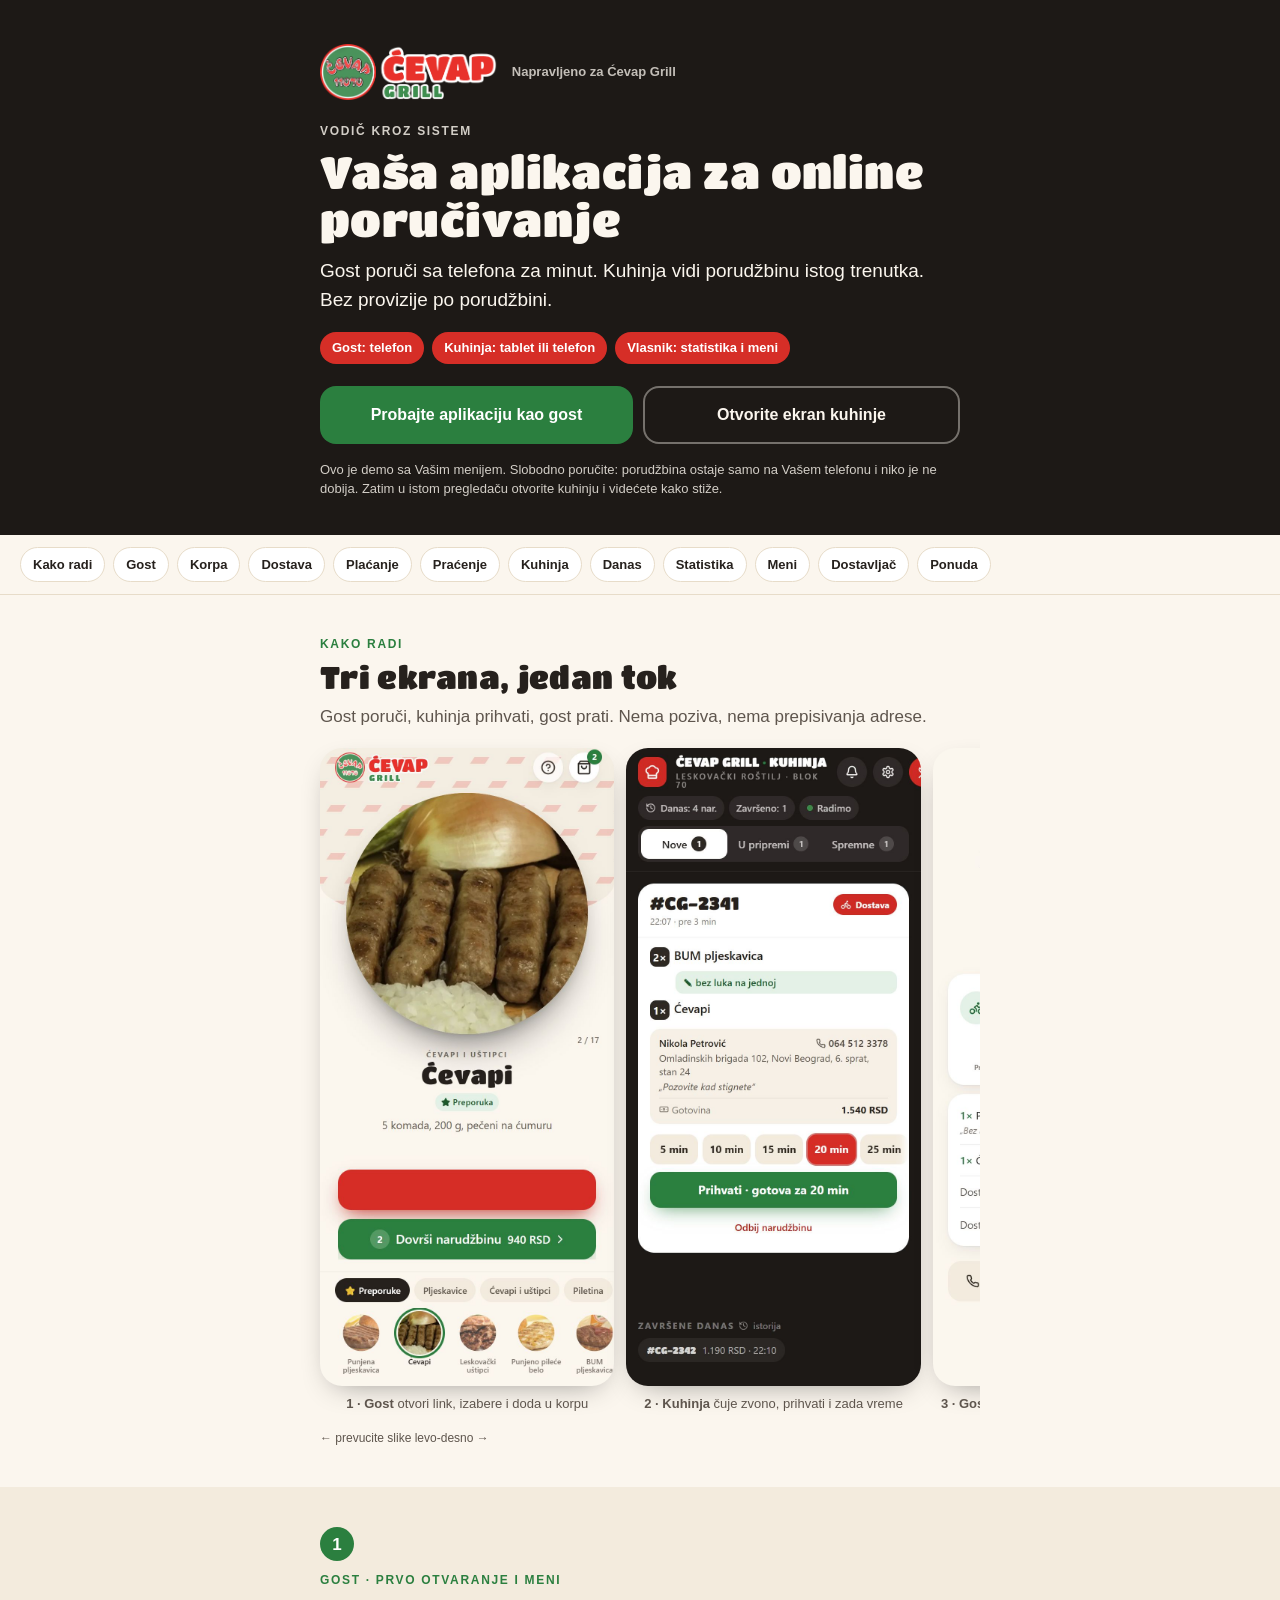
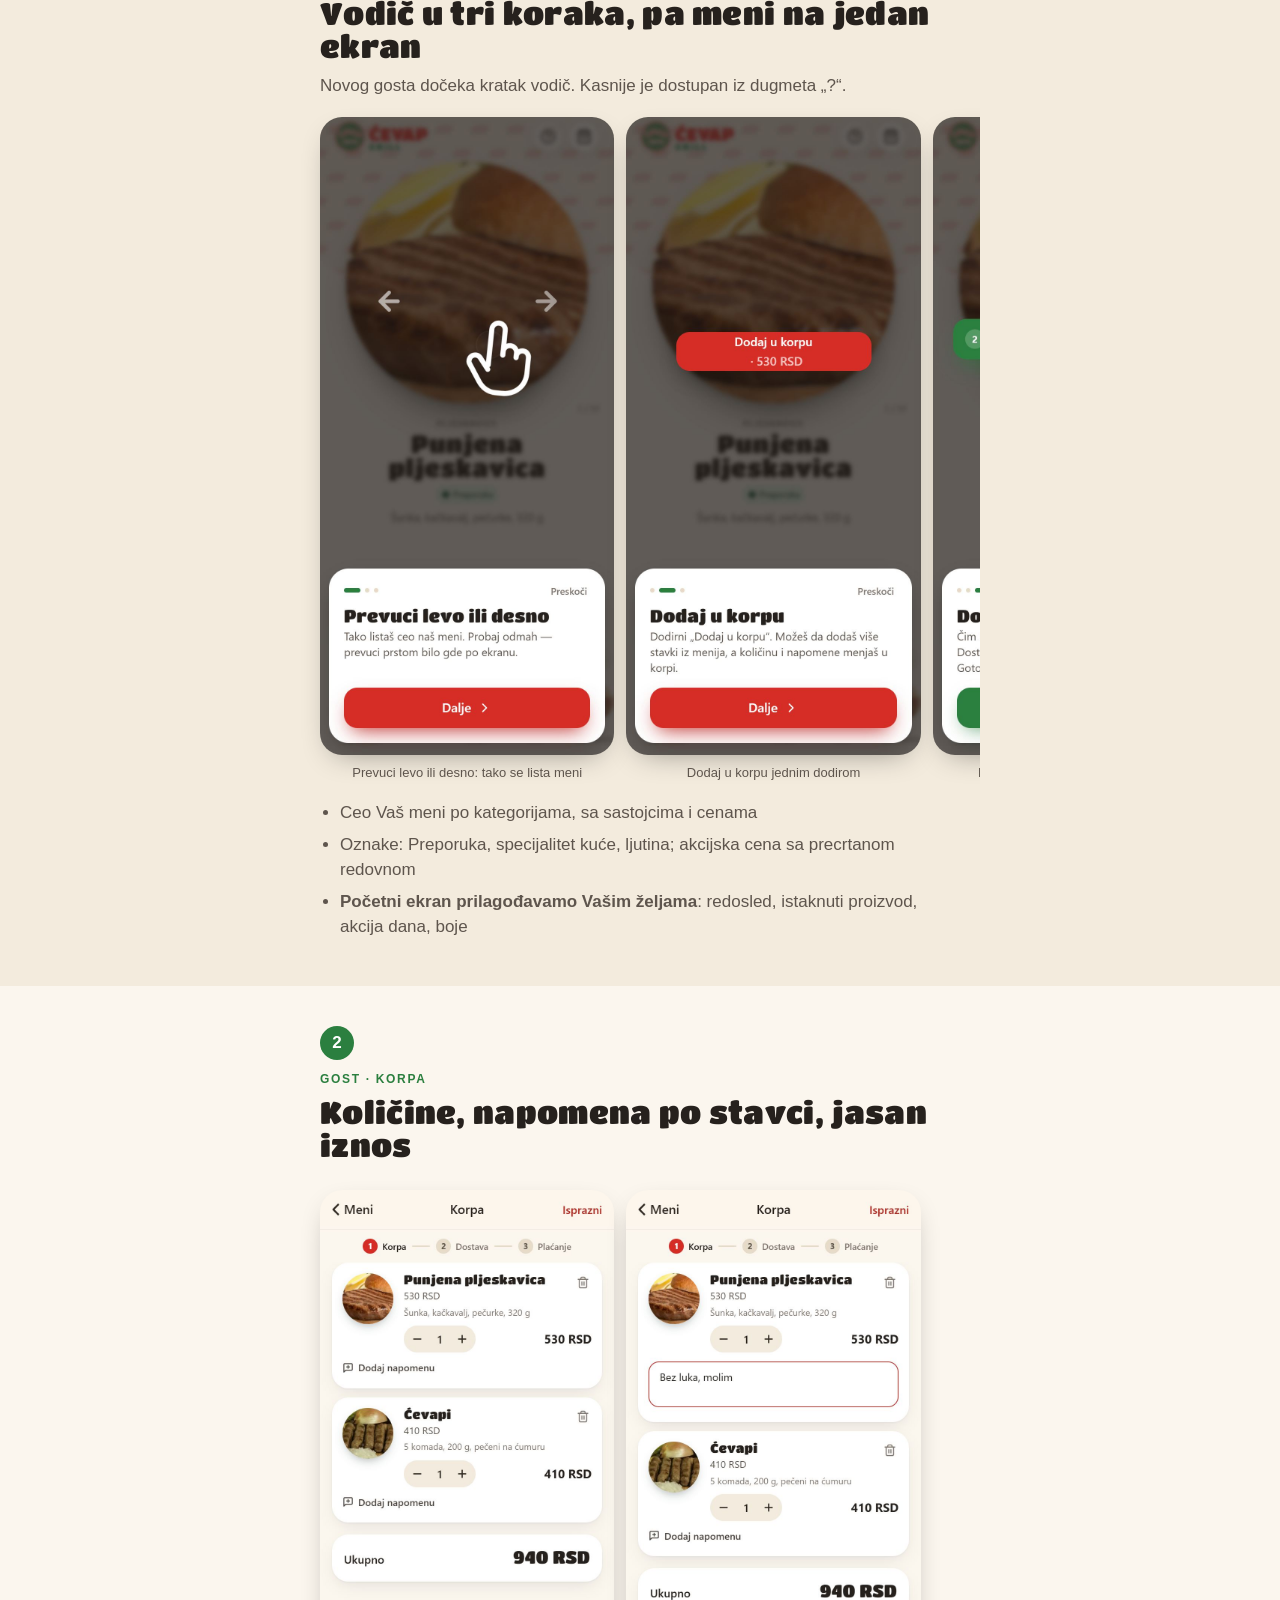
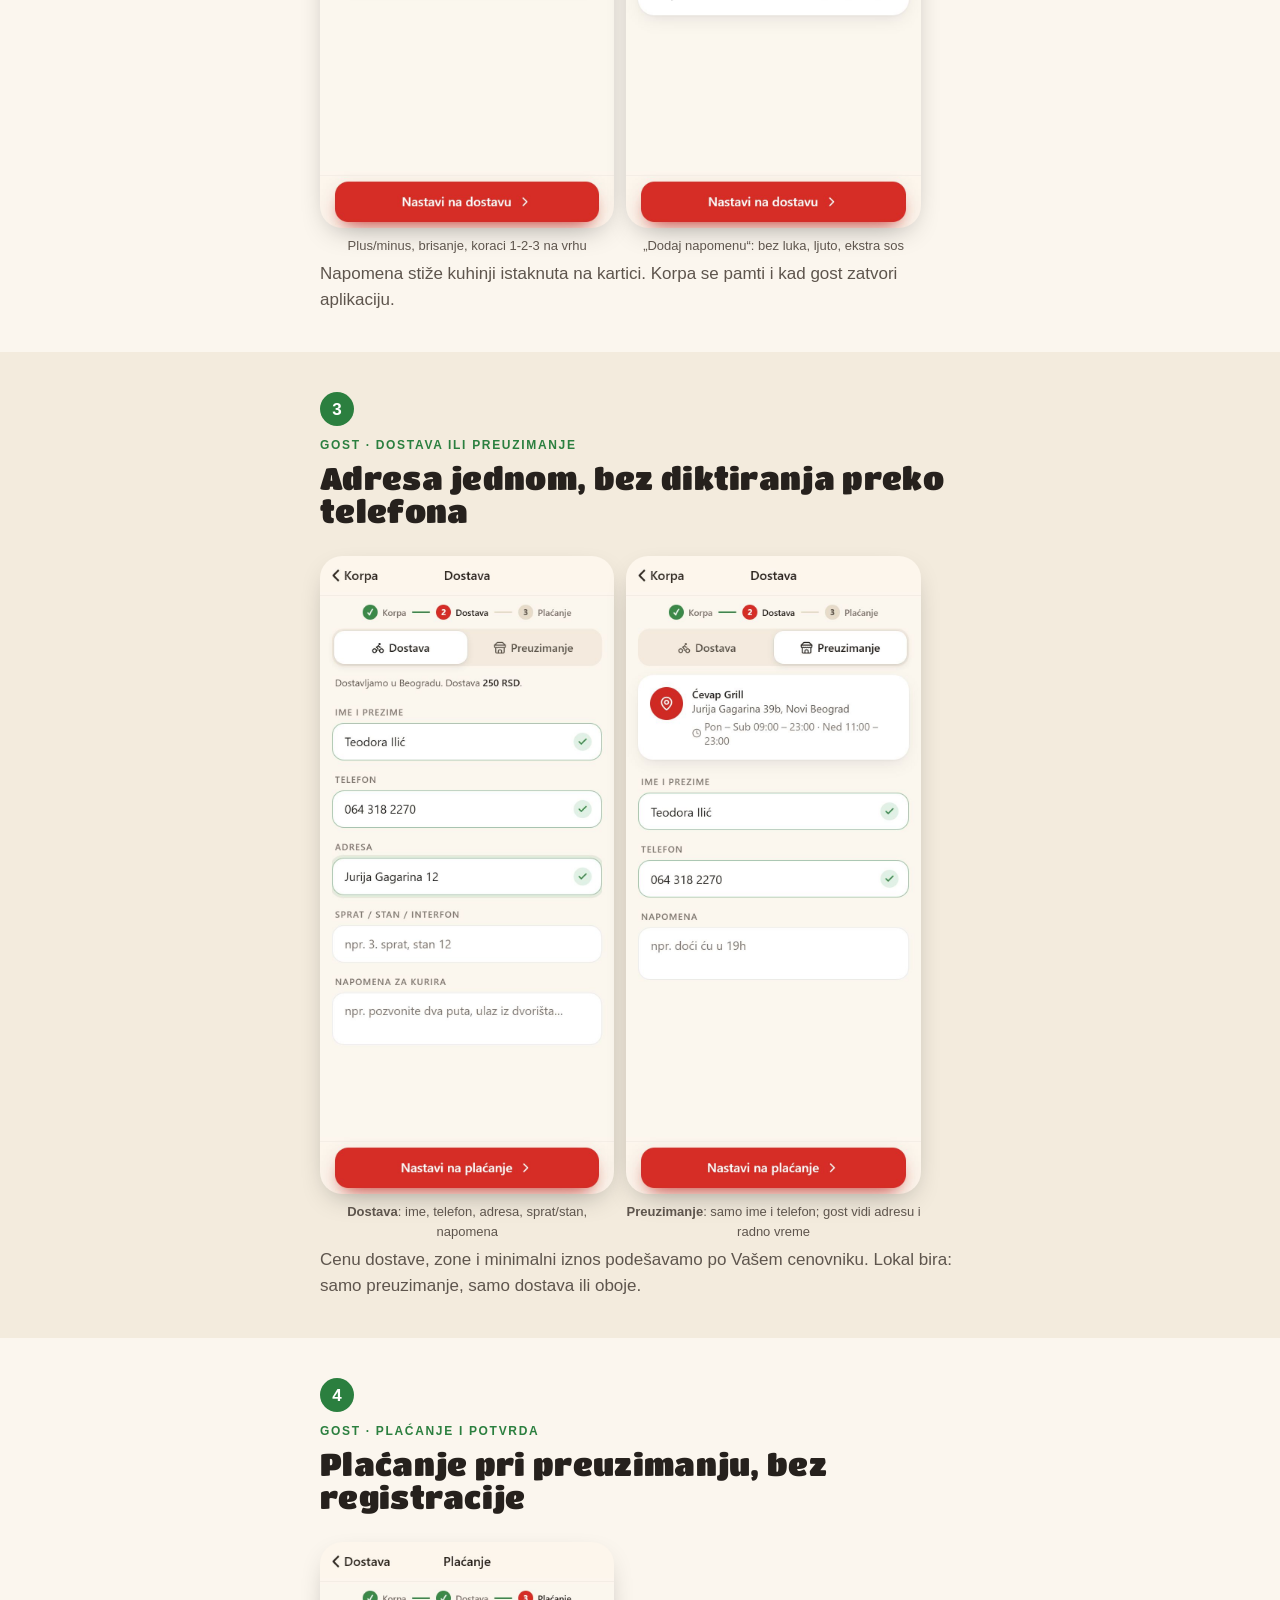
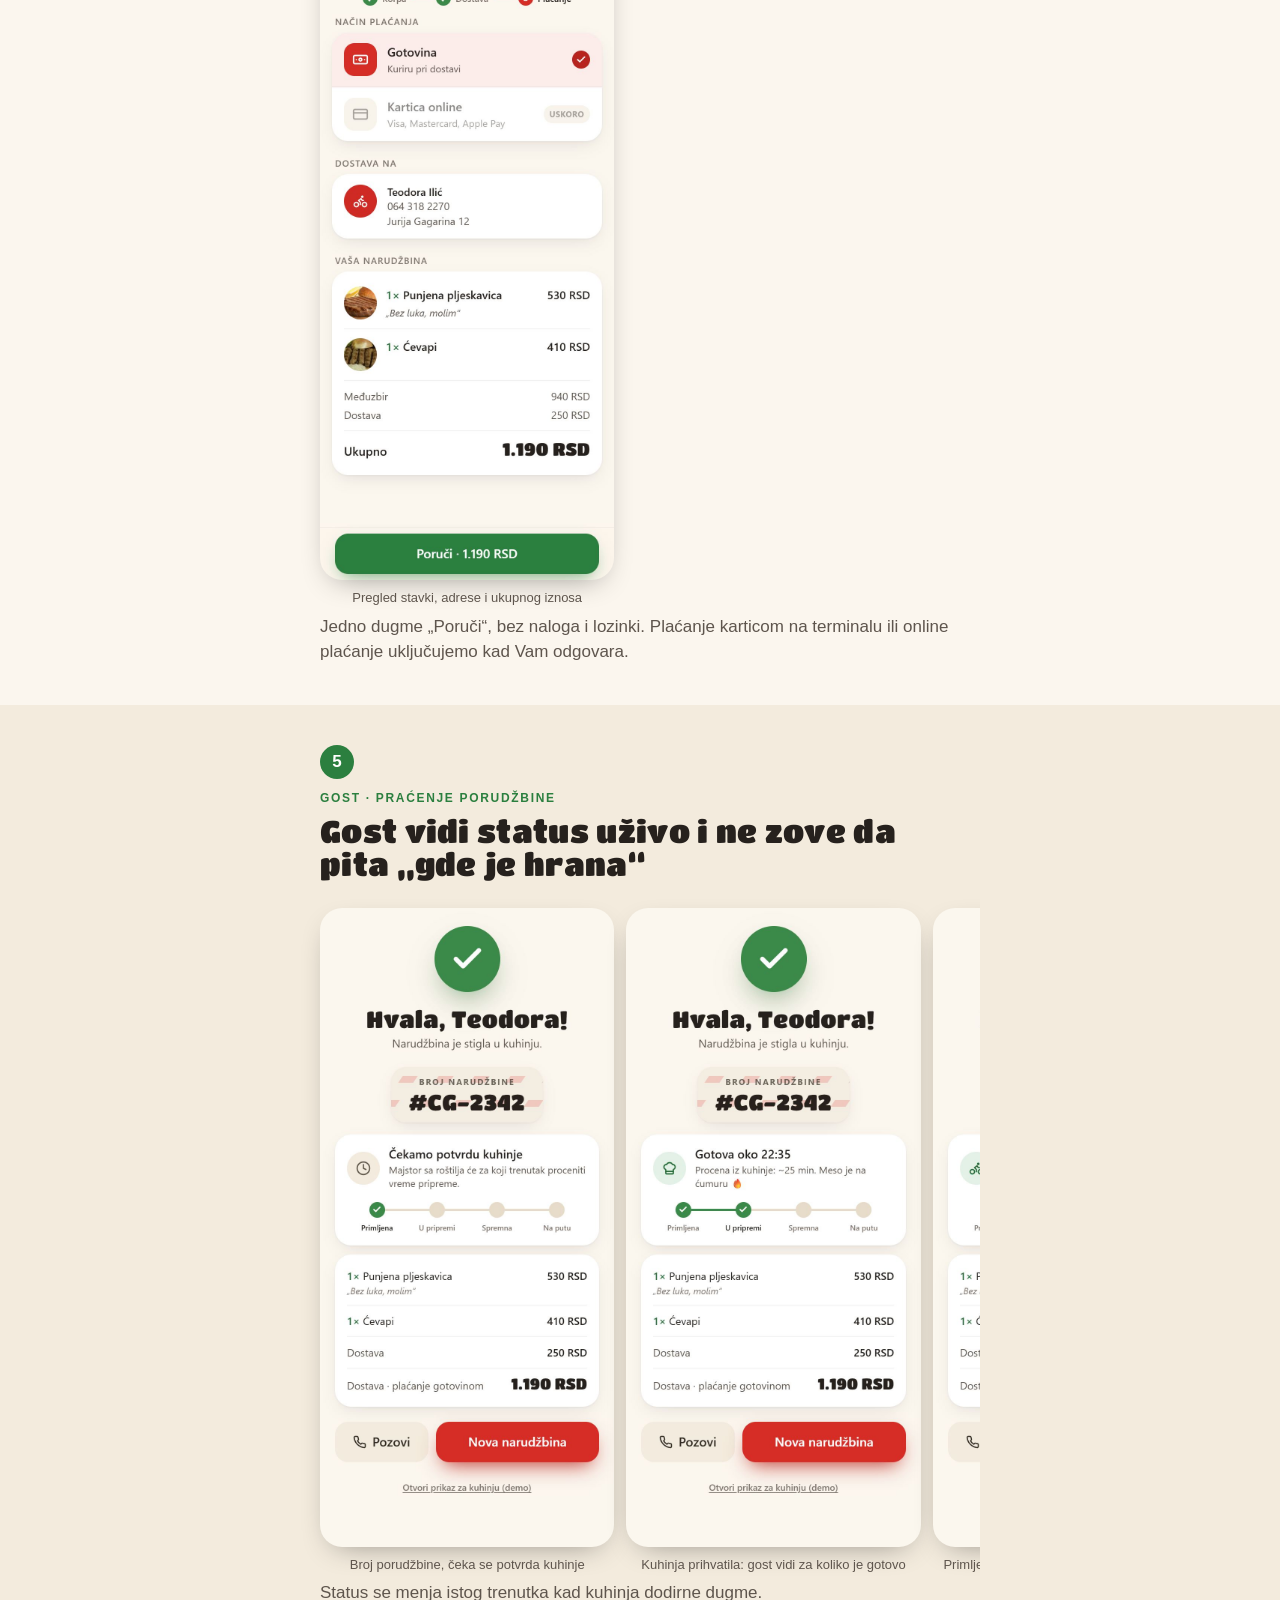
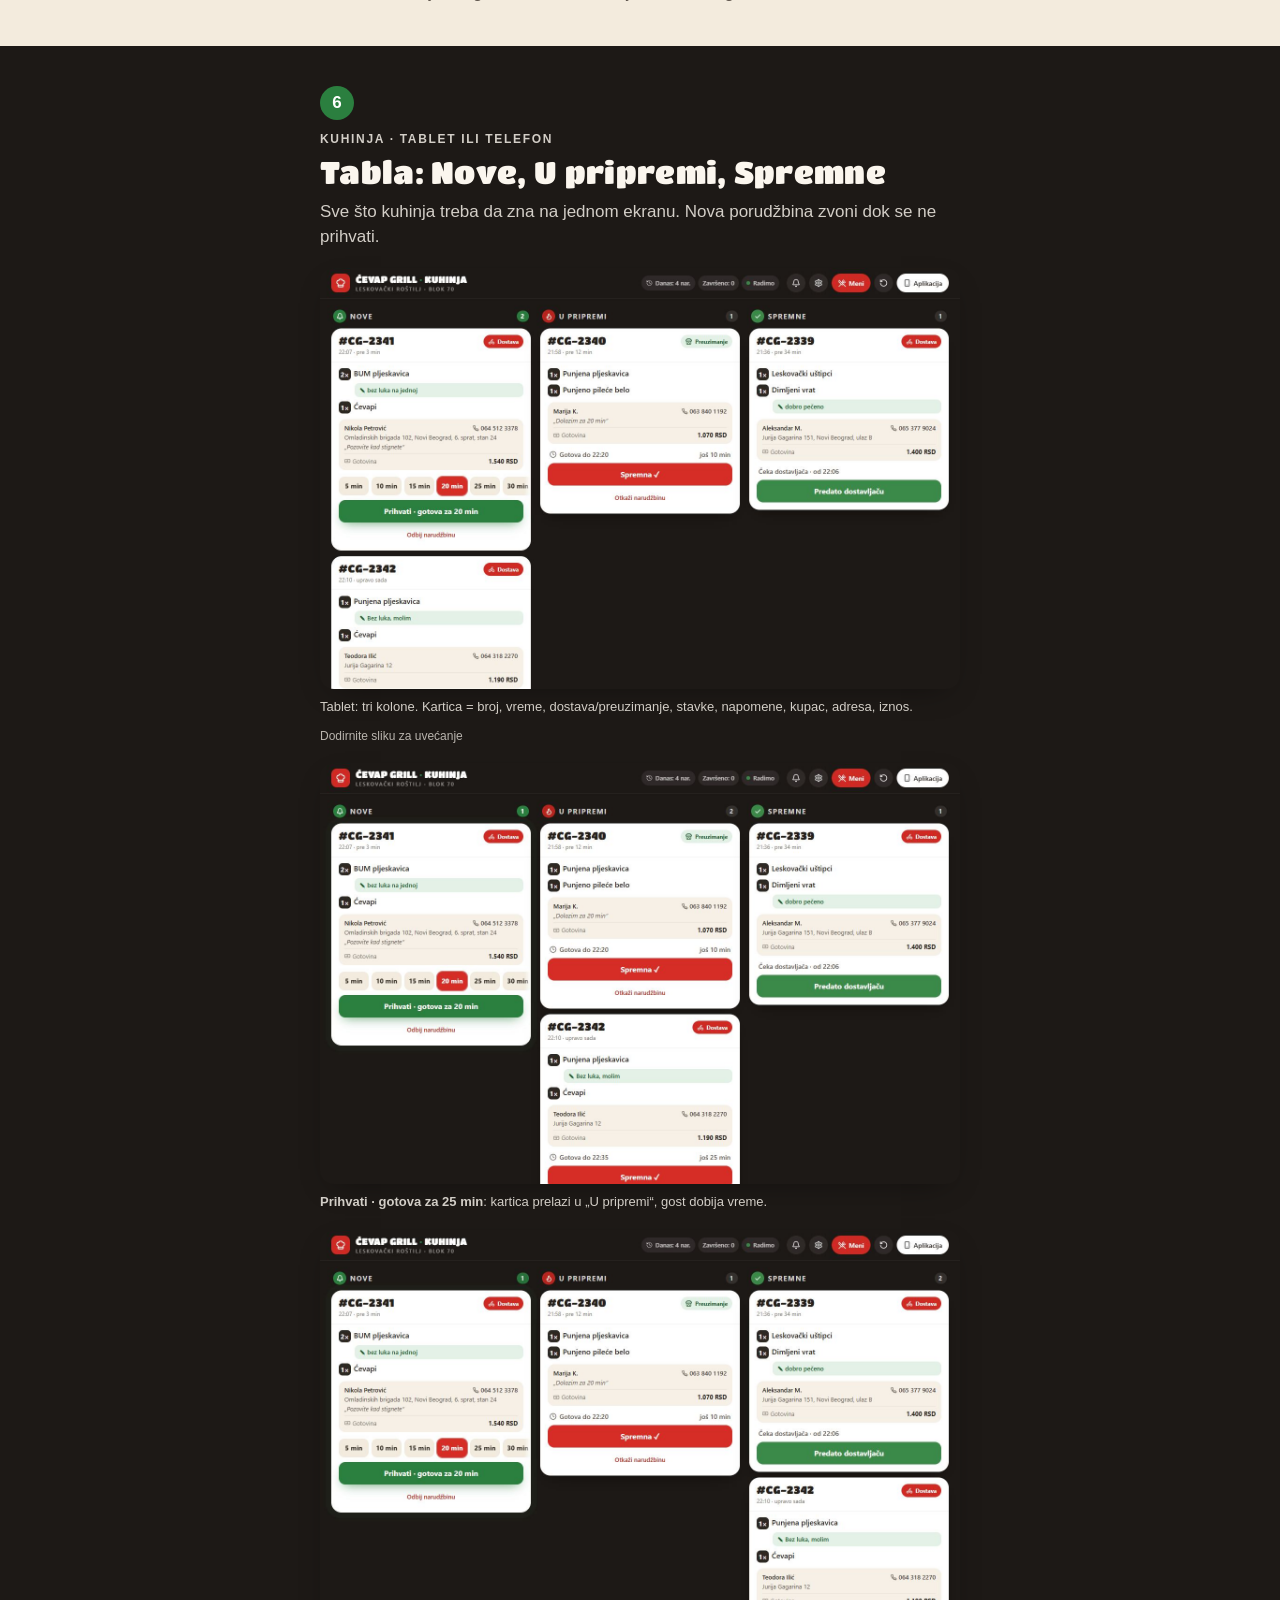
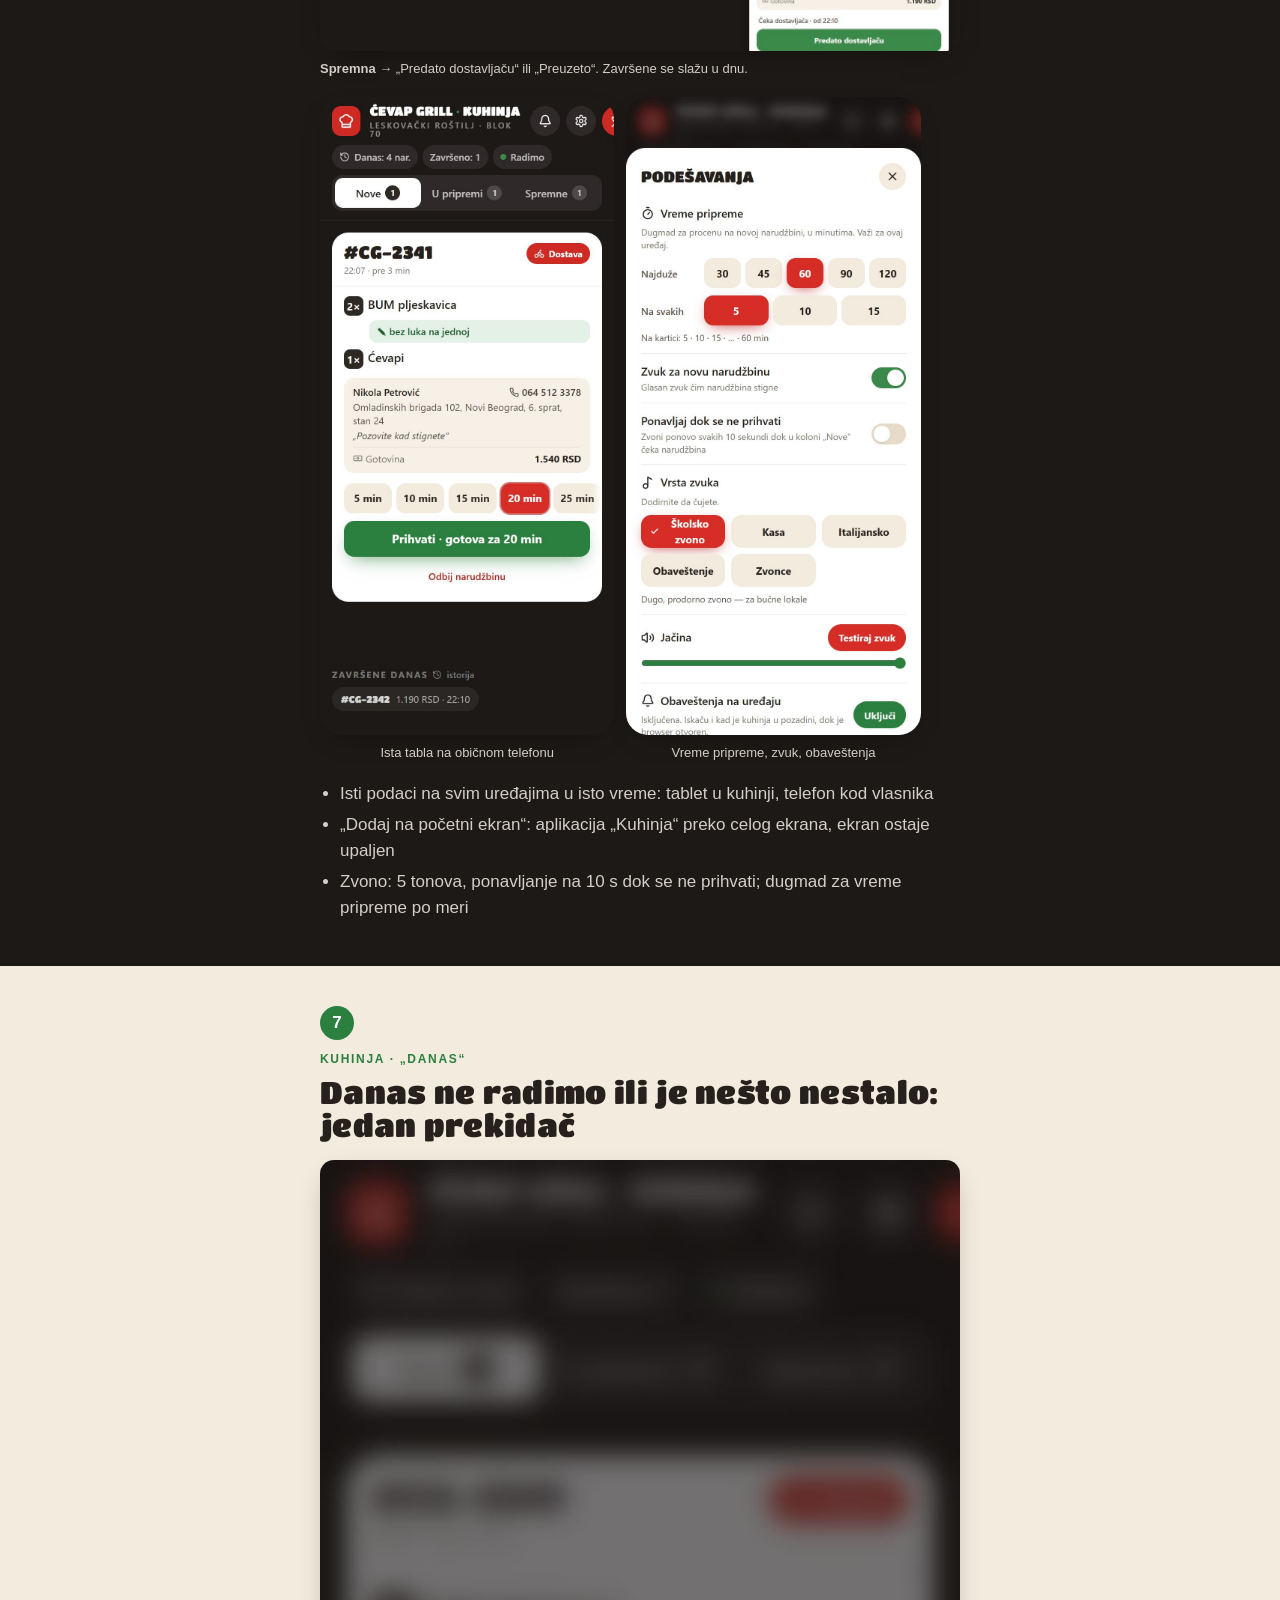
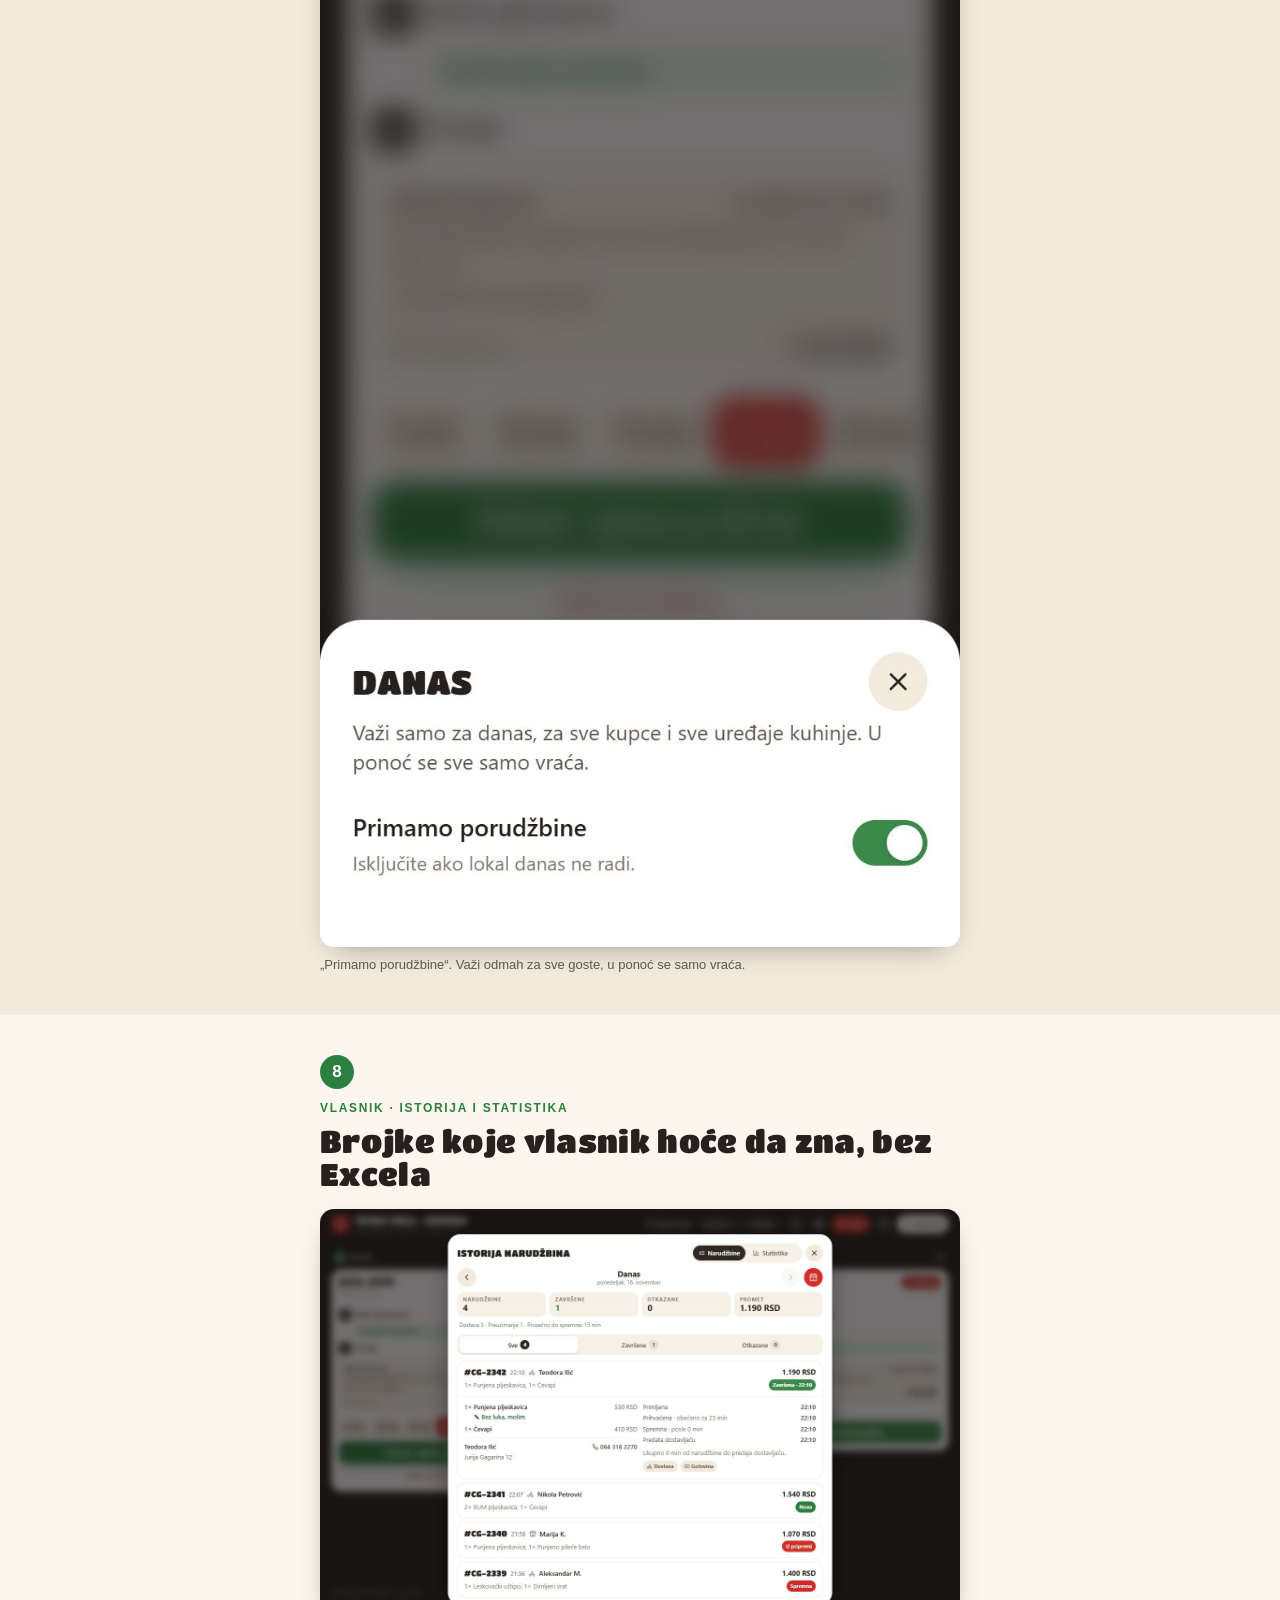
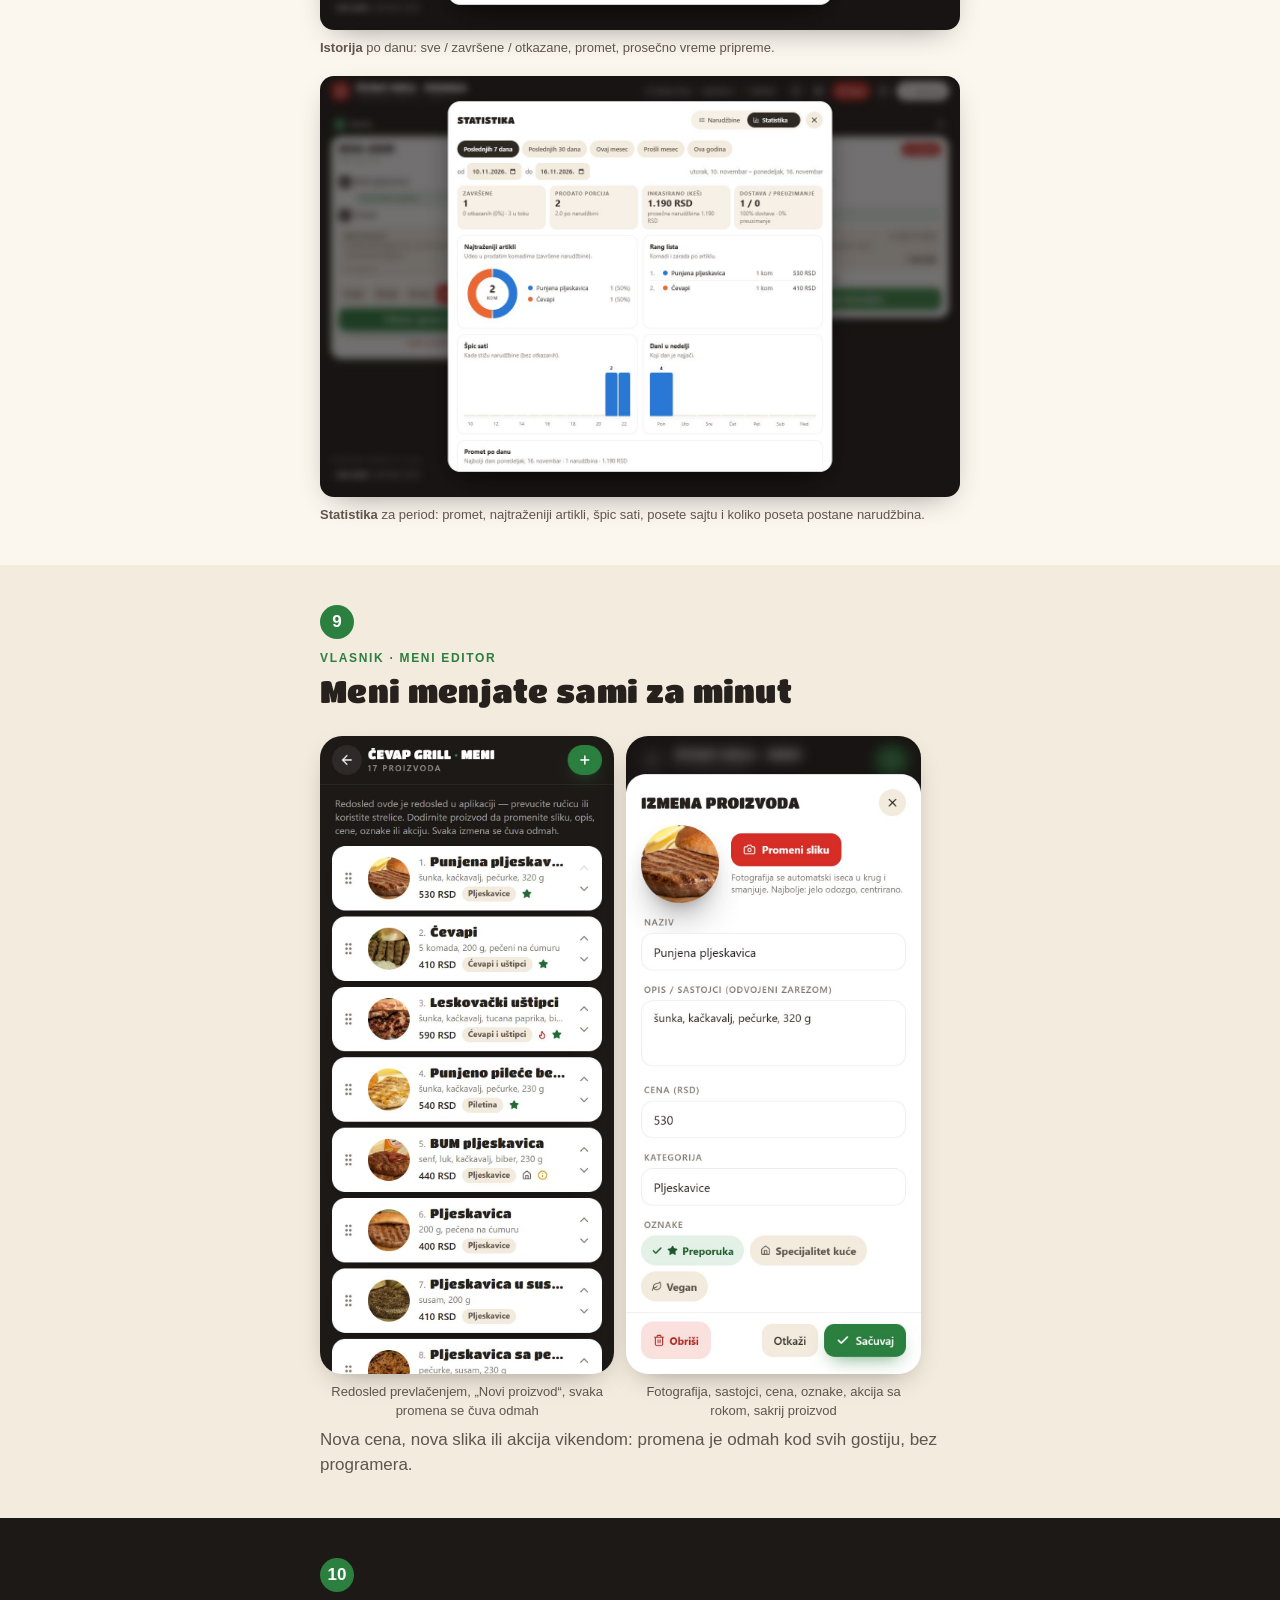
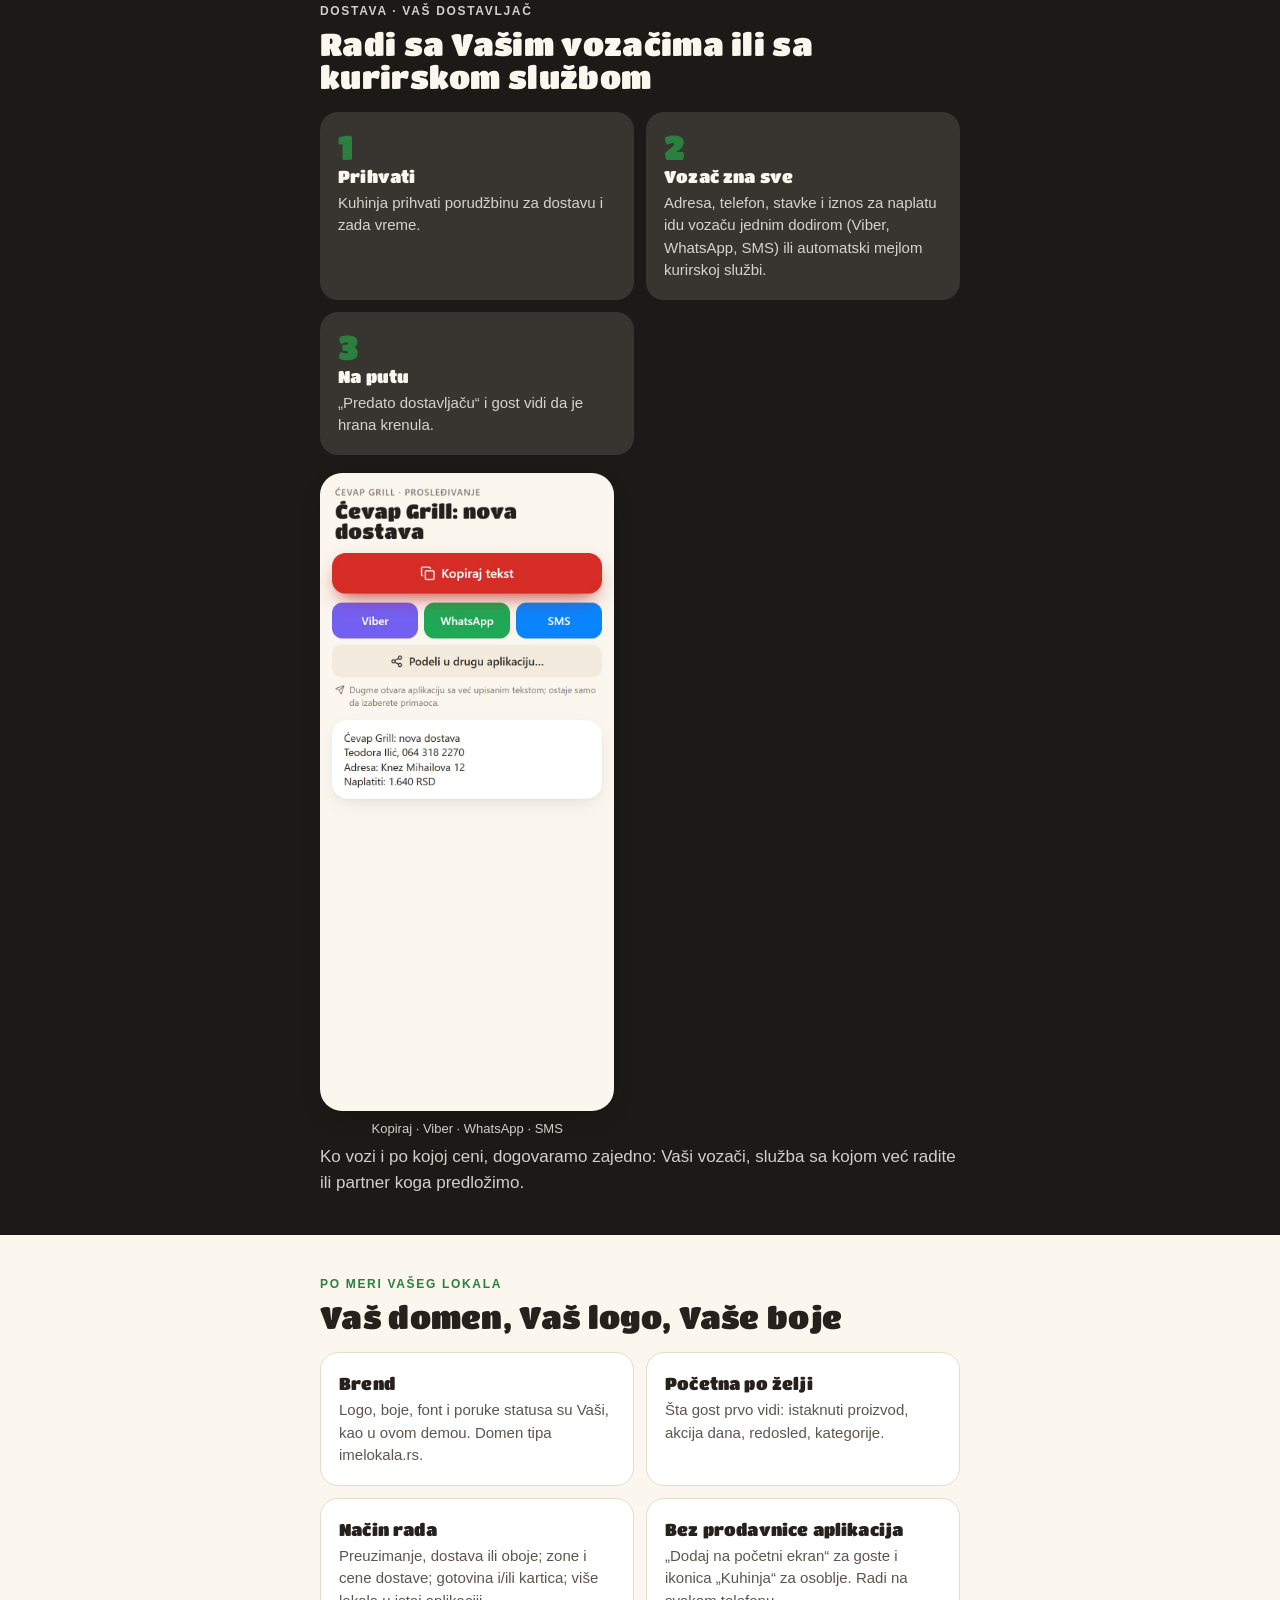
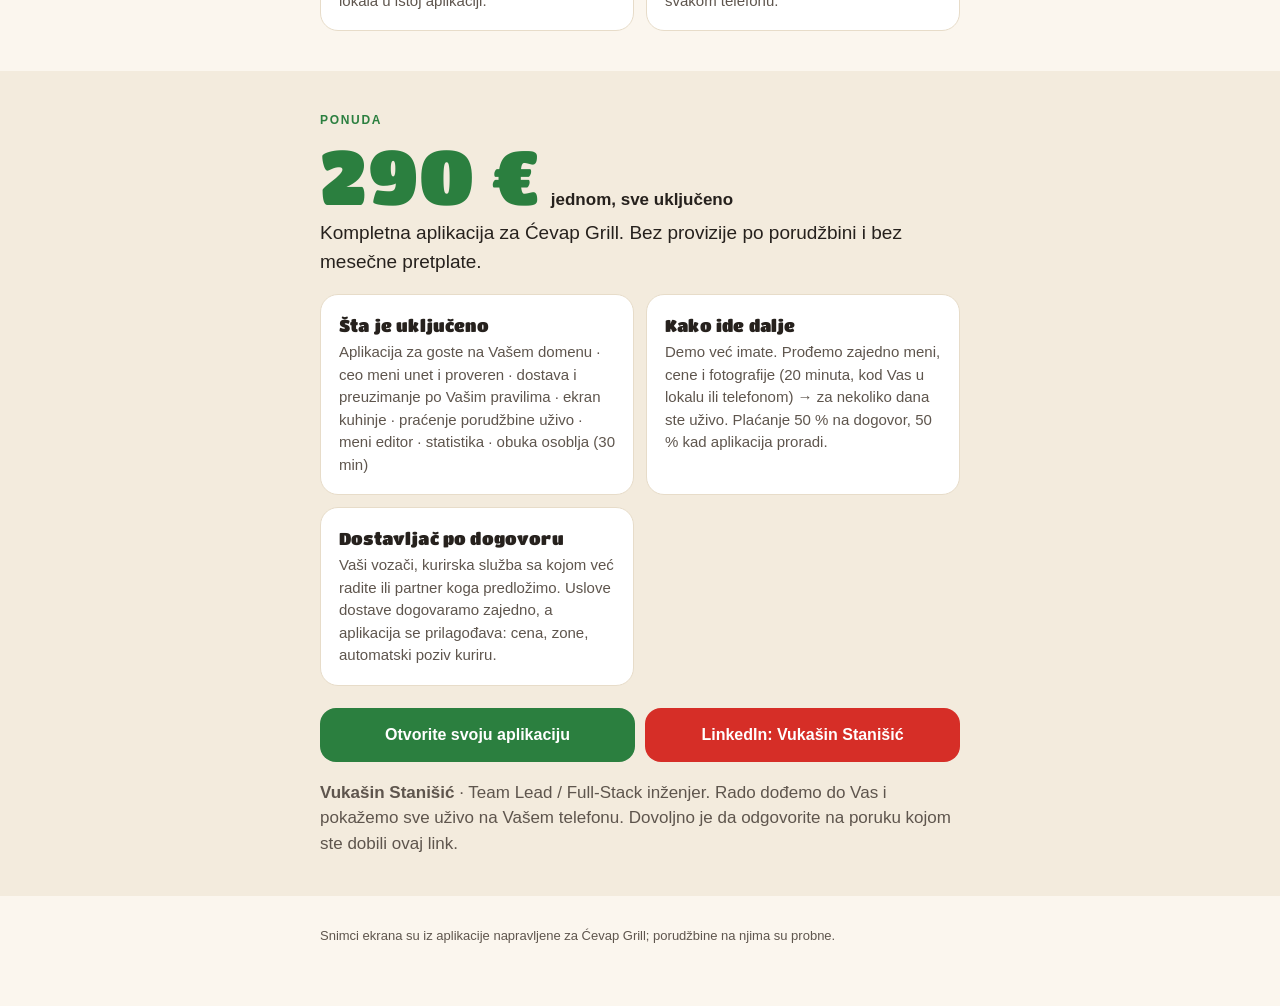
==== commit 2f1829b1: "Deploy cevapgrill from ordering-food-ns" ====
--- a/vodic/index.html
+++ b/vodic/index.html
@@ -302,7 +302,7 @@
   </div>
 </section>
 
-<footer><div class="wrap">Snimci ekrana su iz demo aplikacije napravljene za Ćevap Grill; porudžbine na njima su probne. Ista aplikacija već radi u produkciji u Novom Sadu (pizzamore.rs).</div></footer>
+<footer><div class="wrap">Snimci ekrana su iz aplikacije napravljene za Ćevap Grill; porudžbine na njima su probne.</div></footer>
 
 <div class="lb" id="lb"><button class="close" type="button">Zatvori ✕</button><img alt=""></div>
 <script>
